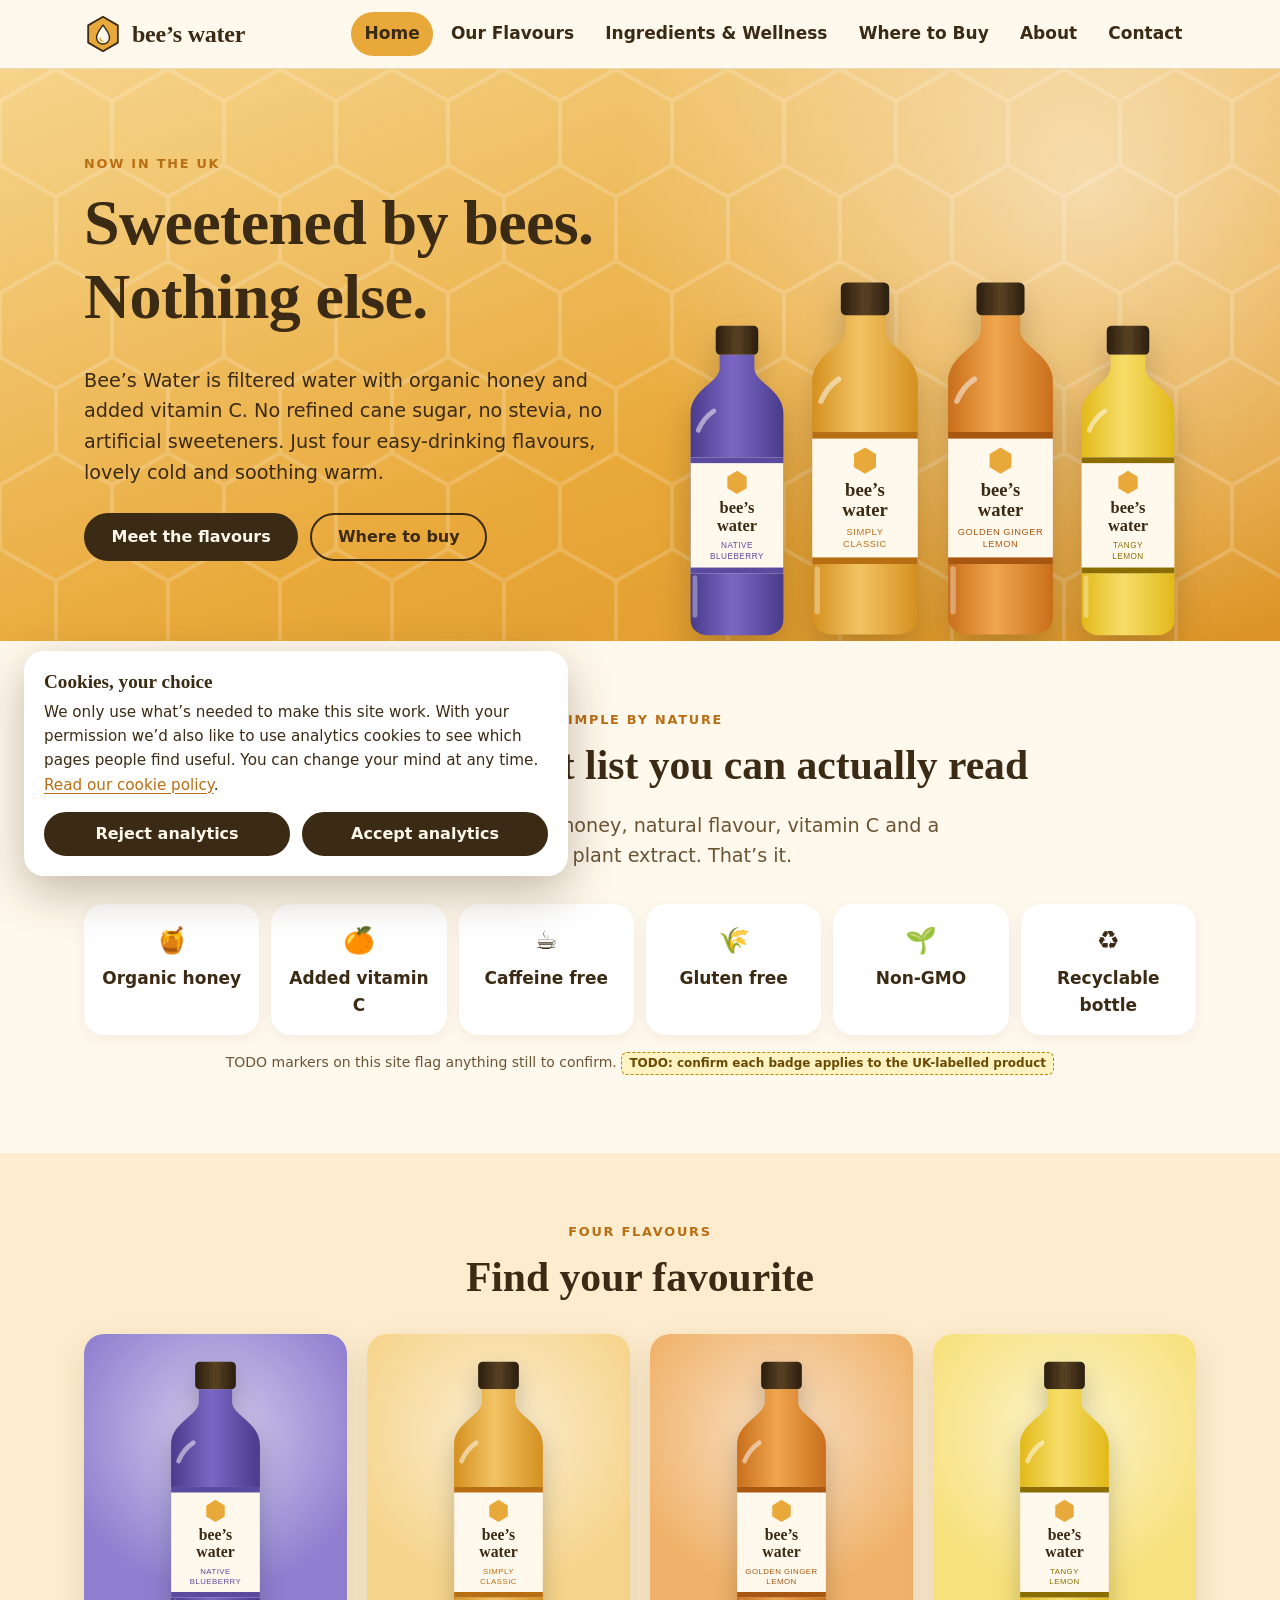
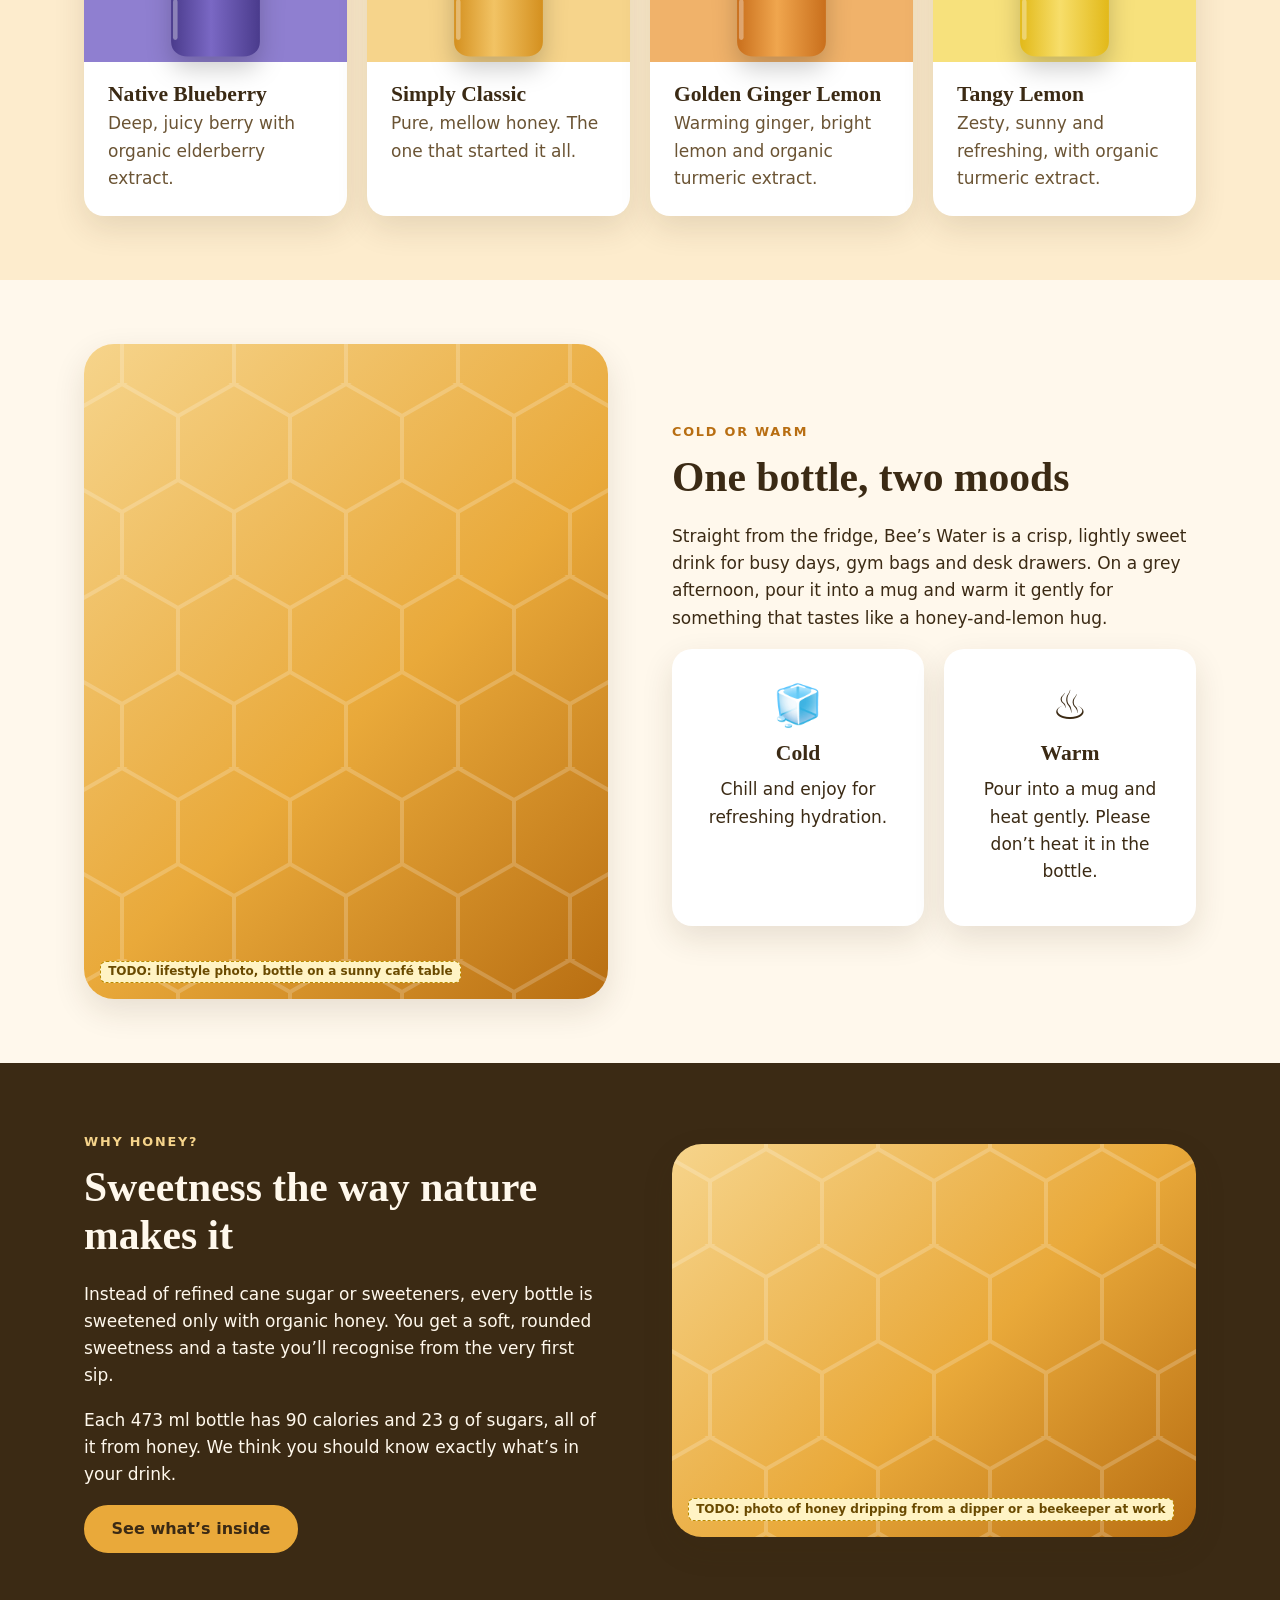
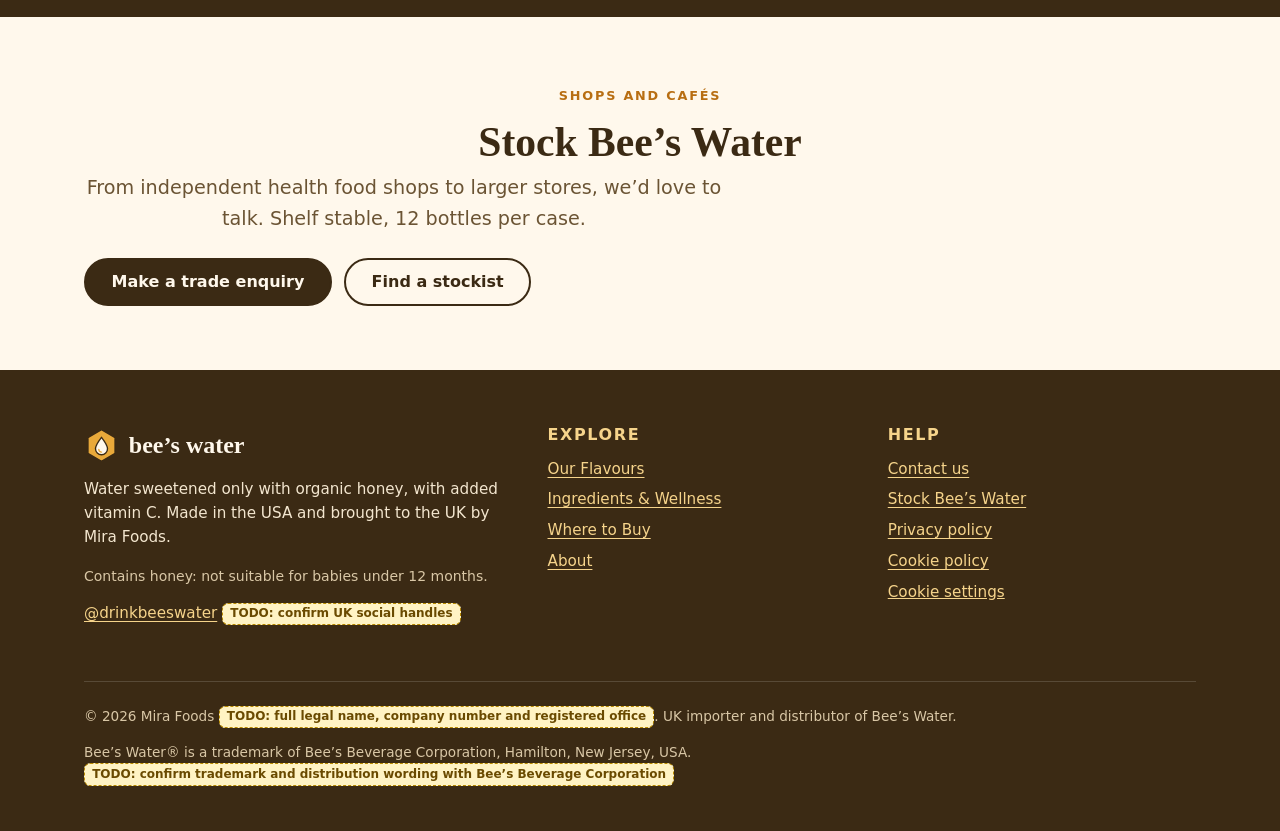
==== index.html @ 039cec04 "Add Home, Our Flavours and Ingredients pages Co-Authored-By: Claude Opus 5.5 (1M context) <noreply@a" ====
<!doctype html>
<html lang="en-GB">
<head>
  <meta charset="utf-8">
  <meta name="viewport" content="width=device-width, initial-scale=1">
  <title>Bee’s Water | Honey-sweetened water with vitamin C</title>
  <meta name="description" content="Bee’s Water is filtered water sweetened only with organic honey, with added vitamin C. Four flavours, enjoyed cold or warm. Now in the UK.">
  <meta name="theme-color" content="#e9a93a">
  <link rel="icon" href="images/favicon.svg" type="image/svg+xml">
  <link rel="stylesheet" href="css/styles.css">
  <!-- TODO: add og:image and canonical URL once the domain is confirmed -->
</head>
<body>
  <a class="skip-link" href="#main">Skip to content</a>

  <header class="site-header">
    <div class="wrap">
      <a class="brand" href="index.html" aria-label="Bee’s Water home">
        <img src="images/logo-mark.svg" alt="" width="40" height="40">
        <span>bee’s water</span>
      </a>
      <!-- TODO: swap the placeholder mark for the official Bee’s Water logo files from Bee’s Beverage Corporation -->
      <button class="nav-toggle" type="button" aria-expanded="false" aria-controls="site-nav">
        <span class="nav-toggle-bars" aria-hidden="true"></span>Menu
      </button>
      <nav id="site-nav" class="site-nav" aria-label="Main">
        <ul>
          <li><a href="index.html" aria-current="page">Home</a></li>
          <li><a href="flavours.html">Our Flavours</a></li>
          <li><a href="ingredients.html">Ingredients &amp; Wellness</a></li>
          <li><a href="where-to-buy.html">Where to Buy</a></li>
          <li><a href="about.html">About</a></li>
          <li><a href="contact.html">Contact</a></li>
        </ul>
      </nav>
    </div>
  </header>

  <main id="main">
    <section class="hero">
      <div class="wrap">
        <div class="hero-copy">
          <span class="eyebrow">Now in the UK</span>
          <h1>Sweetened by bees. Nothing else.</h1>
          <p class="lede">Bee’s Water is filtered water with organic honey and added vitamin C. No refined cane sugar, no stevia, no artificial sweeteners. Just four easy-drinking flavours, lovely cold and soothing warm.</p>
          <div class="btn-row">
            <a class="btn" href="flavours.html">Meet the flavours</a>
            <a class="btn btn--ghost" href="where-to-buy.html">Where to buy</a>
          </div>
        </div>
        <div class="hero-bottles" aria-hidden="true">
          <img src="images/bottle-blueberry.svg" alt="" width="120" height="330">
          <img src="images/bottle-classic.svg" alt="" width="120" height="330">
          <img src="images/bottle-ginger-lemon.svg" alt="" width="120" height="330">
          <img src="images/bottle-lemon.svg" alt="" width="120" height="330">
        </div>
        <!-- TODO: replace the illustrated bottles with a large hero photograph of the four bottles (approx. 1600 x 1200 px, WebP/JPEG) -->
      </div>
    </section>

    <section class="section">
      <div class="wrap center">
        <span class="eyebrow">Simple by nature</span>
        <h2>A short ingredient list you can actually read</h2>
        <p class="lede">Filtered water, organic honey, natural flavour, vitamin C and a touch of plant extract. That’s it.</p>
        <ul class="badges">
          <li><span aria-hidden="true">🍯</span>Organic honey</li>
          <li><span aria-hidden="true">🍊</span>Added vitamin C</li>
          <li><span aria-hidden="true">☕</span>Caffeine free</li>
          <li><span aria-hidden="true">🌾</span>Gluten free</li>
          <li><span aria-hidden="true">🌱</span>Non-GMO</li>
          <li><span aria-hidden="true">♻️</span>Recyclable bottle</li>
        </ul>
        <p class="small" style="margin-top:1rem">TODO markers on this site flag anything still to confirm. <span class="todo">TODO: confirm each badge applies to the UK-labelled product</span></p>
      </div>
    </section>

    <section class="section section--cream2">
      <div class="wrap">
        <div class="center">
          <span class="eyebrow">Four flavours</span>
          <h2>Find your favourite</h2>
        </div>
        <div class="grid grid--4" style="margin-top:2rem">
          <a class="flavour-card c-blueberry" href="flavours.html#native-blueberry">
            <div class="flavour-card__art"><img src="images/bottle-blueberry.svg" alt="" width="120" height="330"></div>
            <div class="flavour-card__body"><h3>Native Blueberry</h3><p>Deep, juicy berry with organic elderberry extract.</p></div>
          </a>
          <a class="flavour-card c-classic" href="flavours.html#simply-classic">
            <div class="flavour-card__art"><img src="images/bottle-classic.svg" alt="" width="120" height="330"></div>
            <div class="flavour-card__body"><h3>Simply Classic</h3><p>Pure, mellow honey. The one that started it all.</p></div>
          </a>
          <a class="flavour-card c-ginger" href="flavours.html#golden-ginger-lemon">
            <div class="flavour-card__art"><img src="images/bottle-ginger-lemon.svg" alt="" width="120" height="330"></div>
            <div class="flavour-card__body"><h3>Golden Ginger Lemon</h3><p>Warming ginger, bright lemon and organic turmeric extract.</p></div>
          </a>
          <a class="flavour-card c-lemon" href="flavours.html#tangy-lemon">
            <div class="flavour-card__art"><img src="images/bottle-lemon.svg" alt="" width="120" height="330"></div>
            <div class="flavour-card__body"><h3>Tangy Lemon</h3><p>Zesty, sunny and refreshing, with organic turmeric extract.</p></div>
          </a>
        </div>
      </div>
    </section>

    <section class="section">
      <div class="wrap split">
        <div class="photo photo--tall">
          <span class="todo">TODO: lifestyle photo, bottle on a sunny café table</span>
        </div>
        <div>
          <span class="eyebrow">Cold or warm</span>
          <h2>One bottle, two moods</h2>
          <p>Straight from the fridge, Bee’s Water is a crisp, lightly sweet drink for busy days, gym bags and desk drawers. On a grey afternoon, pour it into a mug and warm it gently for something that tastes like a honey-and-lemon hug.</p>
          <div class="serve">
            <div class="card"><span aria-hidden="true">🧊</span><h3>Cold</h3><p>Chill and enjoy for refreshing hydration.</p></div>
            <div class="card"><span aria-hidden="true">♨️</span><h3>Warm</h3><p>Pour into a mug and heat gently. Please don’t heat it in the bottle.</p></div>
          </div>
        </div>
      </div>
    </section>

    <section class="section section--ink">
      <div class="wrap split split--flip">
        <div class="photo">
          <span class="todo">TODO: photo of honey dripping from a dipper or a beekeeper at work</span>
        </div>
        <div>
          <span class="eyebrow" style="color:var(--honey-light)">Why honey?</span>
          <h2>Sweetness the way nature makes it</h2>
          <p>Instead of refined cane sugar or sweeteners, every bottle is sweetened only with organic honey. You get a soft, rounded sweetness and a taste you’ll recognise from the very first sip.</p>
          <p>Each 473&nbsp;ml bottle has 90 calories and 23&nbsp;g of sugars, all of it from honey. We think you should know exactly what’s in your drink.</p>
          <a class="btn btn--honey" href="ingredients.html">See what’s inside</a>
        </div>
      </div>
    </section>

    <section class="section">
      <div class="wrap cta-band">
        <span class="eyebrow">Shops and cafés</span>
        <h2>Stock Bee’s Water</h2>
        <p class="lede">From independent health food shops to larger stores, we’d love to talk. Shelf stable, 12 bottles per case.</p>
        <div class="btn-row">
          <a class="btn" href="contact.html?topic=trade">Make a trade enquiry</a>
          <a class="btn btn--ghost" href="where-to-buy.html">Find a stockist</a>
        </div>
      </div>
    </section>
  </main>

  <footer class="site-footer">
    <div class="wrap">
      <div class="footer-grid">
        <div>
          <p class="footer-brand"><img src="images/logo-mark.svg" alt="" width="36" height="36">bee’s water</p>
          <p>Water sweetened only with organic honey, with added vitamin C. Made in the USA and brought to the UK by Mira Foods.</p>
          <p class="small" style="color:#d9c7a6">Contains honey: not suitable for babies under 12 months.</p>
          <p><a href="https://www.instagram.com/drinkbeeswater" rel="noopener">@drinkbeeswater</a> <span class="todo">TODO: confirm UK social handles</span></p>
        </div>
        <div>
          <h2>Explore</h2>
          <ul>
            <li><a href="flavours.html">Our Flavours</a></li>
            <li><a href="ingredients.html">Ingredients &amp; Wellness</a></li>
            <li><a href="where-to-buy.html">Where to Buy</a></li>
            <li><a href="about.html">About</a></li>
          </ul>
        </div>
        <div>
          <h2>Help</h2>
          <ul>
            <li><a href="contact.html">Contact us</a></li>
            <li><a href="where-to-buy.html#trade">Stock Bee’s Water</a></li>
            <li><a href="privacy.html">Privacy policy</a></li>
            <li><a href="cookies.html">Cookie policy</a></li>
            <li><button class="link-button" type="button" data-cookie-settings>Cookie settings</button></li>
          </ul>
        </div>
      </div>
      <div class="footer-legal">
        <p>© <span data-year>2026</span> Mira Foods <span class="todo">TODO: full legal name, company number and registered office</span>. UK importer and distributor of Bee’s Water.</p>
        <p>Bee’s Water® is a trademark of Bee’s Beverage Corporation, Hamilton, New Jersey, USA. <span class="todo">TODO: confirm trademark and distribution wording with Bee’s Beverage Corporation</span></p>
      </div>
    </div>
  </footer>

  <div id="cookie-banner" class="cookie-banner" role="region" aria-label="Cookie consent" hidden>
    <h2>Cookies, your choice</h2>
    <p>We only use what’s needed to make this site work. With your permission we’d also like to use analytics cookies to see which pages people find useful. You can change your mind at any time. <a href="cookies.html">Read our cookie policy</a>.</p>
    <div class="btn-row">
      <button class="btn" type="button" data-consent="reject">Reject analytics</button>
      <button class="btn" type="button" data-consent="accept">Accept analytics</button>
    </div>
  </div>

  <script src="js/main.js" defer></script>
</body>
</html>
---- css/styles.css ----
/* Bee's Water UK — shared styles
   Mobile-first. Breakpoints: 40em (640px), 60em (960px). */

:root {
  --honey: #e9a93a;
  --honey-light: #f6d48b;
  --honey-deep: #b86e12;
  --cream: #fff8ec;
  --cream-2: #fdeccd;
  --ink: #3b2a14;
  --ink-soft: #6b5434;
  --white: #ffffff;
  --line: #ecd9b6;

  --blueberry: #5b4b9e;
  --classic: #e9a93a;
  --ginger: #d9822b;
  --lemon: #f2cf3b;

  --radius: 1.25rem;
  --radius-pill: 999px;
  --shadow: 0 0.75rem 2rem rgba(59, 42, 20, 0.12);
  --wrap: 72rem;

  --font-head: "Iowan Old Style", "Palatino Linotype", Palatino, Georgia, serif;
  --font-body: system-ui, -apple-system, "Segoe UI", Roboto, "Helvetica Neue", Arial, sans-serif;
}

*,
*::before,
*::after { box-sizing: border-box; }

html { scroll-behavior: smooth; -webkit-text-size-adjust: 100%; }
@media (prefers-reduced-motion: reduce) {
  html { scroll-behavior: auto; }
  *, *::before, *::after { transition: none !important; animation: none !important; }
}

body {
  margin: 0;
  font-family: var(--font-body);
  font-size: 1.0625rem;
  line-height: 1.6;
  color: var(--ink);
  background: var(--cream);
}

img, svg { max-width: 100%; height: auto; display: block; }

h1, h2, h3 {
  font-family: var(--font-head);
  line-height: 1.15;
  margin: 0 0 0.5em;
  color: var(--ink);
}
h1 { font-size: clamp(2.25rem, 7vw, 4rem); letter-spacing: -0.01em; }
h2 { font-size: clamp(1.75rem, 4.5vw, 2.6rem); }
h3 { font-size: 1.35rem; }
p { margin: 0 0 1em; }

a { color: var(--honey-deep); text-underline-offset: 0.2em; }
a:hover { color: var(--ink); }
:focus-visible { outline: 3px solid var(--blueberry); outline-offset: 3px; border-radius: 4px; }

.wrap { width: 100%; max-width: var(--wrap); margin: 0 auto; padding: 0 1.25rem; }
.section { padding: 4rem 0; }
.section--cream2 { background: var(--cream-2); }
.section--honey { background: var(--honey); }
.section--ink { background: var(--ink); color: var(--cream); }
.section--ink h2, .section--ink h3 { color: var(--cream); }
.center { text-align: center; }
.lede { font-size: 1.2rem; color: var(--ink-soft); max-width: 40rem; }
.center .lede { margin-left: auto; margin-right: auto; }
.eyebrow {
  display: inline-block;
  font-size: 0.8rem;
  font-weight: 700;
  letter-spacing: 0.14em;
  text-transform: uppercase;
  color: var(--honey-deep);
  margin-bottom: 0.75rem;
}
.small { font-size: 0.875rem; color: var(--ink-soft); }

.skip-link {
  position: absolute; left: -999px; top: 0.5rem;
  background: var(--ink); color: var(--cream); padding: 0.5rem 1rem; z-index: 100;
  border-radius: var(--radius-pill);
}
.skip-link:focus { left: 0.5rem; }

/* TODO marker: visible flag for anything awaiting Naren's input. Search the code for "TODO". */
.todo {
  display: inline-block;
  font: 600 0.75rem/1.3 var(--font-body);
  background: #fff3c4;
  color: #6a4a00;
  border: 1px dashed #b88a00;
  border-radius: 0.4rem;
  padding: 0.15rem 0.45rem;
  vertical-align: middle;
}
.todo-block {
  border: 2px dashed #b88a00;
  background: #fffbea;
  border-radius: var(--radius);
  padding: 1rem 1.25rem;
  margin: 1.5rem 0;
}

/* Buttons */
.btn {
  display: inline-flex; align-items: center; justify-content: center; gap: 0.5rem;
  min-height: 3rem;
  padding: 0.75rem 1.6rem;
  border-radius: var(--radius-pill);
  border: 2px solid var(--ink);
  background: var(--ink);
  color: var(--cream);
  font: 600 1rem/1 var(--font-body);
  text-decoration: none;
  cursor: pointer;
  transition: transform 0.15s ease, background 0.15s ease, color 0.15s ease;
}
.btn:hover { transform: translateY(-2px); background: var(--honey-deep); border-color: var(--honey-deep); color: var(--white); }
.btn--ghost { background: transparent; color: var(--ink); }
.btn--ghost:hover { background: var(--ink); border-color: var(--ink); color: var(--cream); }
.btn--honey { background: var(--honey); border-color: var(--honey); color: var(--ink); }
.btn--honey:hover { background: var(--cream); border-color: var(--cream); color: var(--ink); }
.btn-row { display: flex; flex-wrap: wrap; gap: 0.75rem; margin-top: 1.5rem; }
.center .btn-row { justify-content: center; }

/* Header */
.site-header {
  position: sticky; top: 0; z-index: 50;
  background: rgba(255, 248, 236, 0.95);
  backdrop-filter: blur(8px);
  border-bottom: 1px solid var(--line);
}
.site-header .wrap { display: flex; align-items: center; justify-content: space-between; min-height: 4.25rem; }
.brand { display: flex; align-items: center; gap: 0.6rem; text-decoration: none; color: var(--ink); }
.brand img { width: 2.4rem; height: 2.4rem; }
.brand span { font-family: var(--font-head); font-size: 1.5rem; font-weight: 700; letter-spacing: -0.01em; }

.nav-toggle {
  display: inline-flex; align-items: center; gap: 0.5rem;
  background: none; border: 2px solid var(--ink); border-radius: var(--radius-pill);
  padding: 0.45rem 1rem; font: 600 0.95rem var(--font-body); color: var(--ink); cursor: pointer;
}
.nav-toggle-bars, .nav-toggle-bars::before, .nav-toggle-bars::after {
  display: block; width: 1.1rem; height: 2px; background: var(--ink); position: relative; content: "";
}
.nav-toggle-bars::before { position: absolute; top: -6px; }
.nav-toggle-bars::after { position: absolute; top: 6px; }

.site-nav { display: none; }
.site-nav.is-open {
  display: block; position: absolute; left: 0; right: 0; top: 100%;
  background: var(--cream); border-bottom: 1px solid var(--line); box-shadow: var(--shadow);
}
.site-nav ul { list-style: none; margin: 0; padding: 0.5rem 1.25rem 1.25rem; }
.site-nav a {
  display: block; padding: 0.8rem 0; text-decoration: none; color: var(--ink); font-weight: 600;
  border-bottom: 1px solid var(--line);
}
.site-nav a[aria-current="page"] { color: var(--honey-deep); }

@media (min-width: 60em) {
  .nav-toggle { display: none; }
  .site-nav, .site-nav.is-open { display: block; position: static; background: none; border: 0; box-shadow: none; }
  .site-nav ul { display: flex; gap: 0.25rem; padding: 0; }
  .site-nav a { border: 0; padding: 0.5rem 0.85rem; border-radius: var(--radius-pill); }
  .site-nav a:hover { background: var(--cream-2); }
  .site-nav a[aria-current="page"] { background: var(--honey); color: var(--ink); }
}

/* Hero */
.hero {
  position: relative; overflow: hidden;
  background:
    radial-gradient(circle at 85% 20%, rgba(255, 255, 255, 0.55), transparent 40%),
    linear-gradient(160deg, var(--honey-light) 0%, var(--honey) 60%, #dc9426 100%);
  padding: 3rem 0 0;
}
.hero::before {
  /* honeycomb texture */
  content: ""; position: absolute; inset: 0; opacity: 0.18; pointer-events: none;
  background-image: url("../images/honeycomb.svg");
  background-size: 7rem auto;
}
.hero .wrap { position: relative; display: grid; gap: 2rem; }
.hero h1 { color: var(--ink); }
.hero .lede { color: var(--ink); }
.hero-bottles { display: flex; justify-content: center; align-items: flex-end; gap: 0.25rem; margin-top: 1rem; }
.hero-bottles img { width: 22%; max-width: 8.5rem; filter: drop-shadow(0 1rem 1rem rgba(59, 42, 20, 0.25)); }
.hero-bottles img:nth-child(2), .hero-bottles img:nth-child(3) { width: 25%; max-width: 9.5rem; }
@media (min-width: 60em) {
  .hero { padding: 5rem 0 0; }
  .hero .wrap { grid-template-columns: 1.05fr 1fr; align-items: end; }
  .hero-copy { padding-bottom: 5rem; }
}

.page-hero {
  background: linear-gradient(160deg, var(--honey-light), var(--honey));
  padding: 3.5rem 0 3rem;
  position: relative; overflow: hidden;
}
.page-hero::before {
  content: ""; position: absolute; inset: 0; opacity: 0.15; pointer-events: none;
  background-image: url("../images/honeycomb.svg"); background-size: 7rem auto;
}
.page-hero .wrap { position: relative; }
.page-hero .lede { color: var(--ink); }

/* Feature badges */
.badges { display: grid; grid-template-columns: repeat(2, 1fr); gap: 0.75rem; list-style: none; padding: 0; margin: 2rem 0 0; }
.badges li {
  background: var(--white); border-radius: var(--radius); padding: 1rem; text-align: center;
  font-weight: 600; box-shadow: 0 0.25rem 1rem rgba(59, 42, 20, 0.06);
}
.badges li span { display: block; font-size: 1.6rem; margin-bottom: 0.25rem; }
@media (min-width: 40em) { .badges { grid-template-columns: repeat(3, 1fr); } }
@media (min-width: 60em) { .badges { grid-template-columns: repeat(6, 1fr); } }

/* Cards and grids */
.grid { display: grid; gap: 1.25rem; }
@media (min-width: 40em) { .grid--2 { grid-template-columns: repeat(2, 1fr); } }
@media (min-width: 60em) {
  .grid--3 { grid-template-columns: repeat(3, 1fr); }
  .grid--4 { grid-template-columns: repeat(4, 1fr); }
}
@media (min-width: 40em) and (max-width: 59.99em) {
  .grid--3, .grid--4 { grid-template-columns: repeat(2, 1fr); }
}
.card {
  background: var(--white); border-radius: var(--radius); padding: 1.5rem;
  box-shadow: var(--shadow);
}
.card h3 { margin-top: 0.25rem; }

.flavour-card {
  --c: var(--honey);
  display: flex; flex-direction: column;
  background: var(--white); border-radius: var(--radius); overflow: hidden; box-shadow: var(--shadow);
  text-decoration: none; color: var(--ink);
  transition: transform 0.2s ease;
}
a.flavour-card:hover { transform: translateY(-4px); color: var(--ink); }
.flavour-card__art {
  background: radial-gradient(circle at 50% 30%, rgba(255, 255, 255, 0.6), transparent 60%), var(--c);
  padding: 1.5rem 0 0; display: flex; justify-content: center;
}
.flavour-card__art img { width: 42%; max-width: 8rem; filter: drop-shadow(0 0.75rem 0.75rem rgba(0, 0, 0, 0.2)); }
.flavour-card__body { padding: 1.25rem 1.5rem 1.5rem; }
.flavour-card__body h3 { margin-bottom: 0.25rem; }
.flavour-card__body p { margin: 0; color: var(--ink-soft); }
.c-blueberry { --c: #8f7fd0; }
.c-classic { --c: var(--honey-light); }
.c-ginger { --c: #f0b26a; }
.c-lemon { --c: #f7e17c; }

/* Split / media blocks */
.split { display: grid; gap: 2rem; align-items: center; }
@media (min-width: 60em) {
  .split { grid-template-columns: 1fr 1fr; gap: 4rem; }
  .split--flip > :first-child { order: 2; }
}

.photo {
  position: relative; border-radius: calc(var(--radius) * 1.5); overflow: hidden;
  aspect-ratio: 4 / 3; box-shadow: var(--shadow);
  background: linear-gradient(135deg, var(--honey-light), var(--honey) 55%, var(--honey-deep));
}
.photo::before {
  /* placeholder texture, hidden once a real photo is added */
  content: ""; position: absolute; inset: 0; opacity: 0.2;
  background: url("../images/honeycomb.svg") center / 7rem auto;
}
.photo:has(img)::before { display: none; }
.photo--tall { aspect-ratio: 4 / 5; }
.photo--wide { aspect-ratio: 16 / 9; }
.photo img { width: 100%; height: 100%; object-fit: cover; }
.photo .todo { position: absolute; left: 1rem; bottom: 1rem; }

/* Serve suggestions */
.serve { display: grid; gap: 1.25rem; }
@media (min-width: 40em) { .serve { grid-template-columns: 1fr 1fr; } }
.serve .card { text-align: center; }
.serve .card span { font-size: 2.5rem; display: block; }

/* Flavour detail (flavours page) */
.flavour {
  display: grid; gap: 1.5rem; padding: 3.5rem 0; border-bottom: 1px solid var(--line);
  scroll-margin-top: 5rem;
}
.flavour:last-of-type { border-bottom: 0; }
.flavour__art {
  background: radial-gradient(circle at 50% 30%, rgba(255, 255, 255, 0.6), transparent 60%), var(--c, var(--honey));
  border-radius: calc(var(--radius) * 1.5); display: flex; justify-content: center; padding: 2rem 0 0;
  min-height: 18rem; align-items: flex-end;
}
.flavour__art img { width: 38%; max-width: 11rem; filter: drop-shadow(0 1rem 1rem rgba(0, 0, 0, 0.2)); }
@media (min-width: 60em) {
  .flavour { grid-template-columns: 0.9fr 1.1fr; gap: 3.5rem; align-items: start; }
}
.tag-list { display: flex; flex-wrap: wrap; gap: 0.5rem; list-style: none; padding: 0; margin: 1rem 0; }
.tag-list li {
  background: var(--cream-2); border-radius: var(--radius-pill); padding: 0.3rem 0.85rem;
  font-size: 0.875rem; font-weight: 600;
}
.price { font-family: var(--font-head); font-size: 1.6rem; font-weight: 700; margin: 0.5rem 0 0; }

details {
  background: var(--white); border-radius: var(--radius); padding: 0.25rem 1.25rem; margin: 0.75rem 0;
  box-shadow: 0 0.25rem 1rem rgba(59, 42, 20, 0.06);
}
summary { cursor: pointer; font-weight: 700; padding: 0.85rem 0; }
details[open] summary { border-bottom: 1px solid var(--line); margin-bottom: 0.75rem; }

/* Tables */
.table-wrap { overflow-x: auto; }
table { width: 100%; border-collapse: collapse; font-size: 0.95rem; margin: 0.5rem 0 1rem; }
th, td { text-align: left; padding: 0.55rem 0.5rem; border-bottom: 1px solid var(--line); vertical-align: top; }
th { font-weight: 700; }
td.num, th.num { text-align: right; white-space: nowrap; }
caption { text-align: left; font-weight: 700; padding-bottom: 0.5rem; }

/* Callouts */
.callout {
  background: var(--white); border-left: 6px solid var(--honey); border-radius: 0.75rem;
  padding: 1rem 1.25rem; margin: 1.5rem 0;
}

/* Steps / timeline */
.steps { counter-reset: step; list-style: none; padding: 0; display: grid; gap: 1rem; }
@media (min-width: 60em) { .steps { grid-template-columns: repeat(3, 1fr); } }
.steps li { counter-increment: step; background: var(--white); border-radius: var(--radius); padding: 1.5rem; box-shadow: var(--shadow); }
.steps li::before {
  content: counter(step); display: grid; place-items: center;
  width: 2.5rem; height: 2.5rem; border-radius: 50%;
  background: var(--honey); font-weight: 800; margin-bottom: 0.75rem;
}

/* Forms */
form { display: grid; gap: 1rem; }
label { font-weight: 600; display: block; margin-bottom: 0.3rem; }
input[type="text"], input[type="email"], input[type="tel"], select, textarea {
  width: 100%; font: inherit; color: var(--ink);
  padding: 0.75rem 1rem; border: 2px solid var(--line); border-radius: 0.9rem; background: var(--white);
}
input:focus, select:focus, textarea:focus { border-color: var(--honey-deep); outline: none; box-shadow: 0 0 0 3px rgba(233, 169, 58, 0.35); }
textarea { min-height: 9rem; resize: vertical; }
.check { display: flex; gap: 0.6rem; align-items: flex-start; font-weight: 400; }
.check input { margin-top: 0.35rem; width: 1.1rem; height: 1.1rem; accent-color: var(--honey-deep); flex: none; }
.form-status { font-weight: 600; }

/* Prose (legal pages) */
.prose { max-width: 46rem; }
.prose h2 { font-size: 1.6rem; margin-top: 2.25rem; }
.prose h3 { margin-top: 1.5rem; }
.prose ul { padding-left: 1.25rem; }
.prose li { margin-bottom: 0.4rem; }

/* CTA band */
.cta-band { text-align: center; }
.cta-band h2 { margin-bottom: 0.4rem; }

/* Footer */
.site-footer { background: var(--ink); color: #f3e6cf; padding: 3.5rem 0 2rem; font-size: 0.95rem; }
.site-footer a { color: var(--honey-light); }
.site-footer a:hover { color: var(--white); }
.footer-grid { display: grid; gap: 2rem; }
@media (min-width: 40em) { .footer-grid { grid-template-columns: 1.4fr 1fr 1fr; } }
.footer-brand { display: flex; align-items: center; gap: 0.6rem; font-family: var(--font-head); font-size: 1.5rem; font-weight: 700; color: var(--cream); margin-bottom: 0.75rem; }
.footer-brand img { width: 2.2rem; }
.site-footer h2 { font-size: 1rem; font-family: var(--font-body); letter-spacing: 0.1em; text-transform: uppercase; color: var(--honey-light); margin-bottom: 0.75rem; }
.site-footer ul { list-style: none; padding: 0; margin: 0; }
.site-footer li { margin-bottom: 0.4rem; }
.footer-legal { border-top: 1px solid rgba(255, 255, 255, 0.15); margin-top: 2.5rem; padding-top: 1.5rem; font-size: 0.85rem; color: #d9c7a6; }
.link-button { background: none; border: 0; padding: 0; font: inherit; color: var(--honey-light); text-decoration: underline; cursor: pointer; }

/* Cookie banner */
.cookie-banner {
  position: fixed; left: 0.75rem; right: 0.75rem; bottom: 0.75rem; z-index: 200;
  background: var(--white); color: var(--ink); border-radius: var(--radius);
  box-shadow: 0 1rem 3rem rgba(59, 42, 20, 0.3); padding: 1.25rem;
  max-width: 34rem;
}
.cookie-banner[hidden] { display: none; }
.cookie-banner h2 { font-size: 1.2rem; margin-bottom: 0.4rem; }
.cookie-banner p { font-size: 0.95rem; }
.cookie-banner .btn-row { margin-top: 0.75rem; }
.cookie-banner .btn { flex: 1 1 8rem; min-height: 2.75rem; padding: 0.6rem 1rem; }
@media (min-width: 40em) { .cookie-banner { left: 1.5rem; bottom: 1.5rem; } }
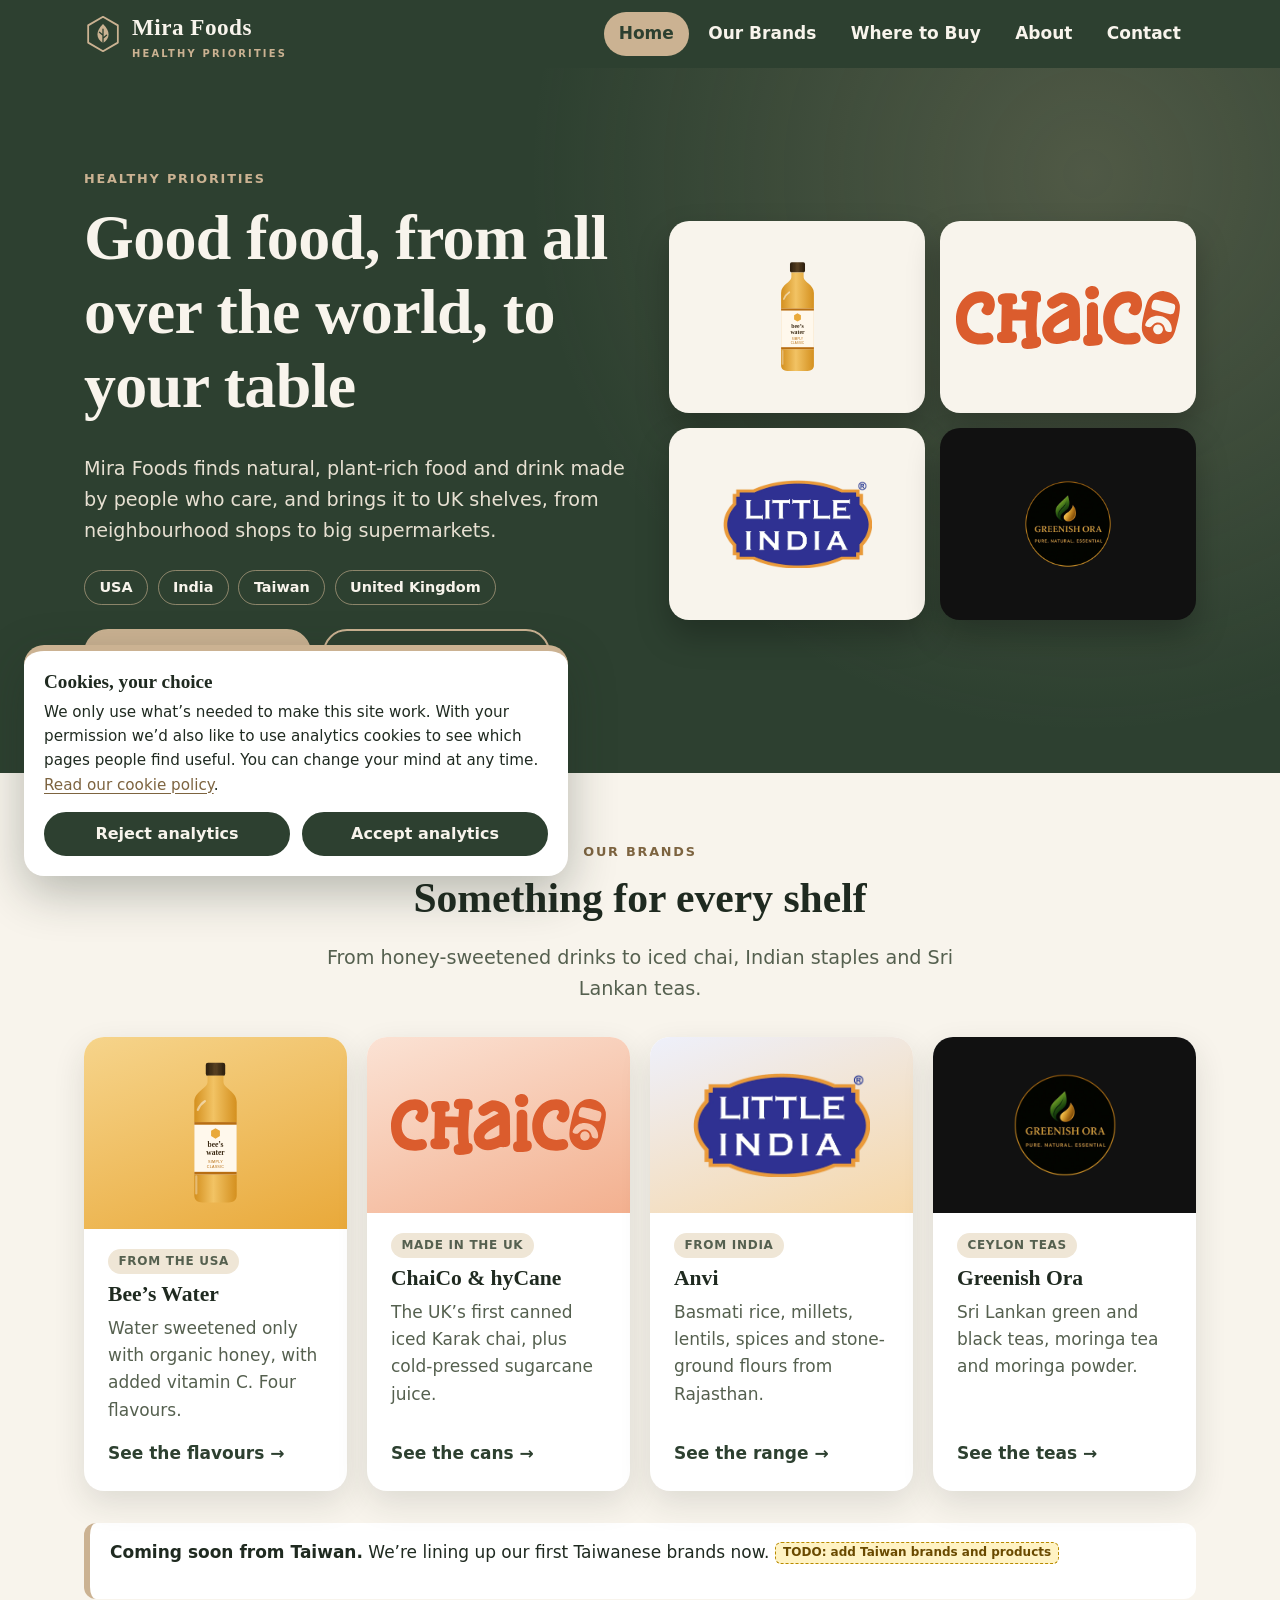
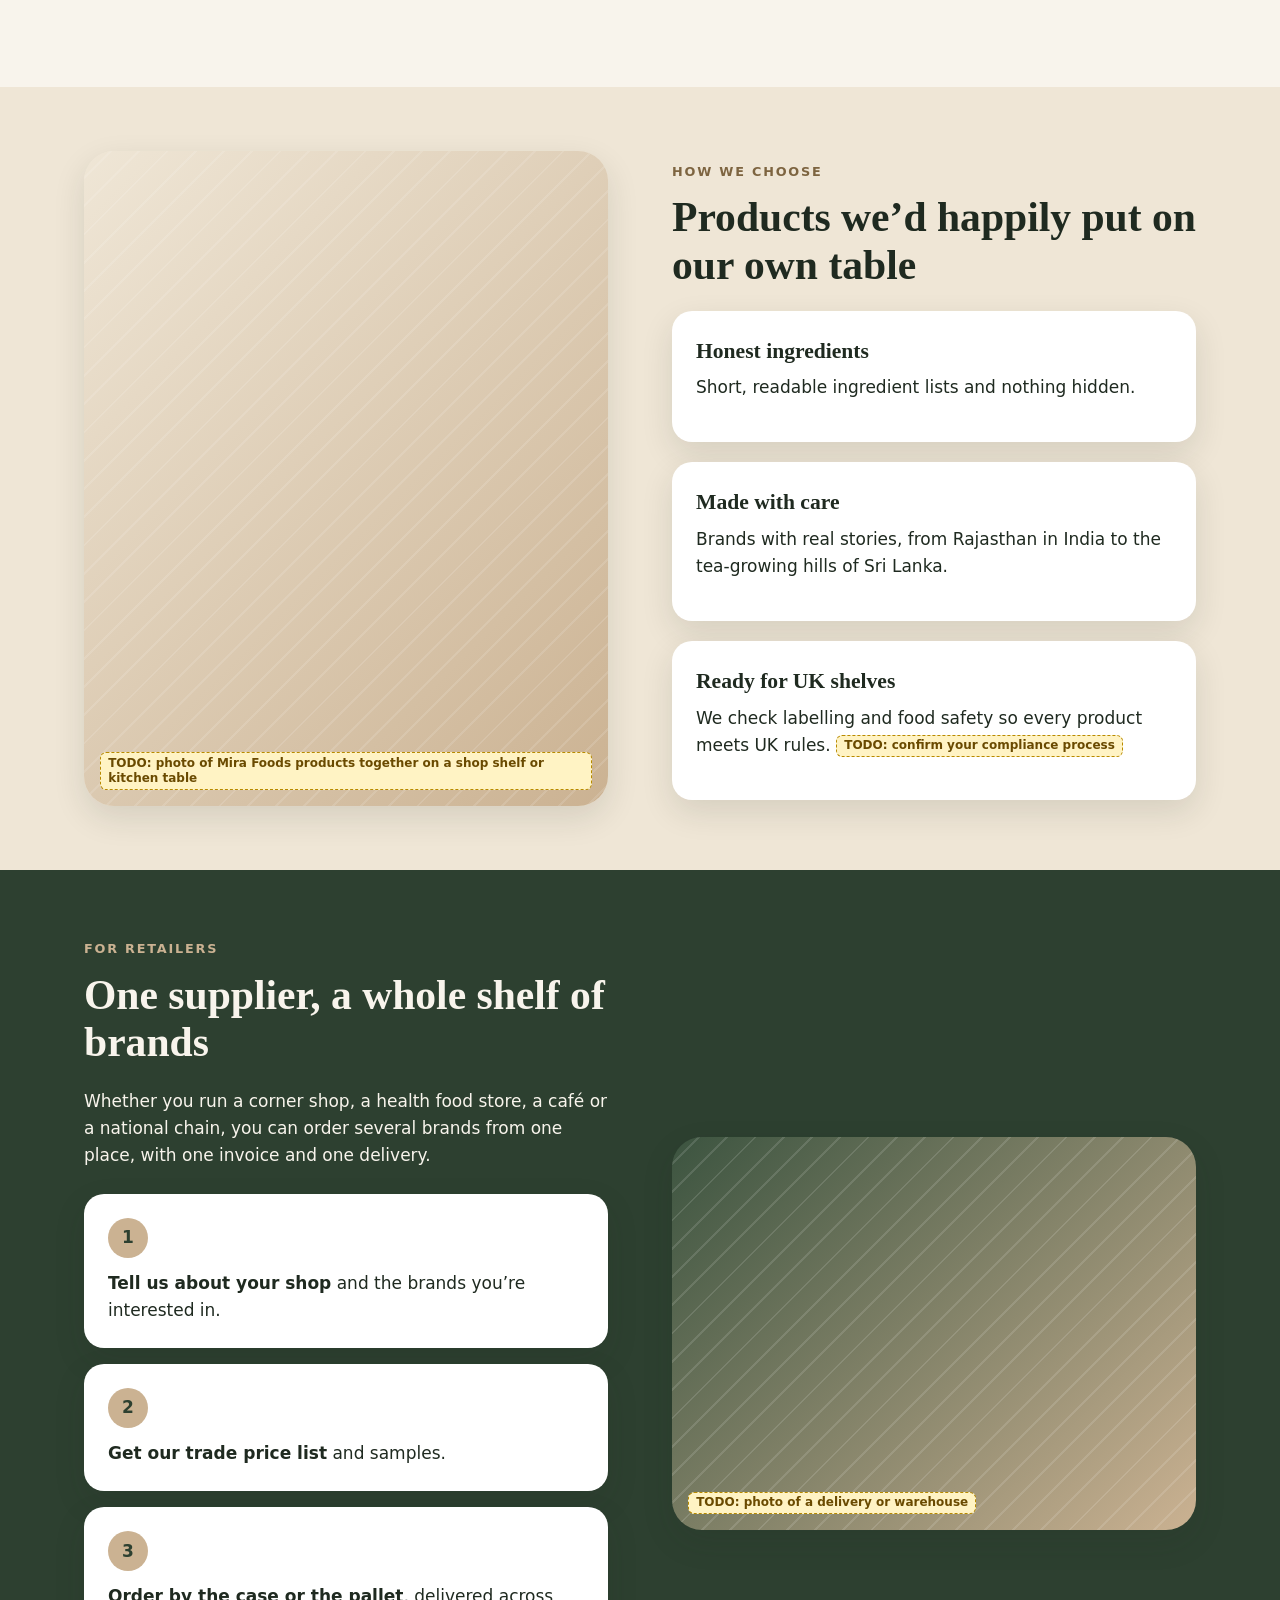
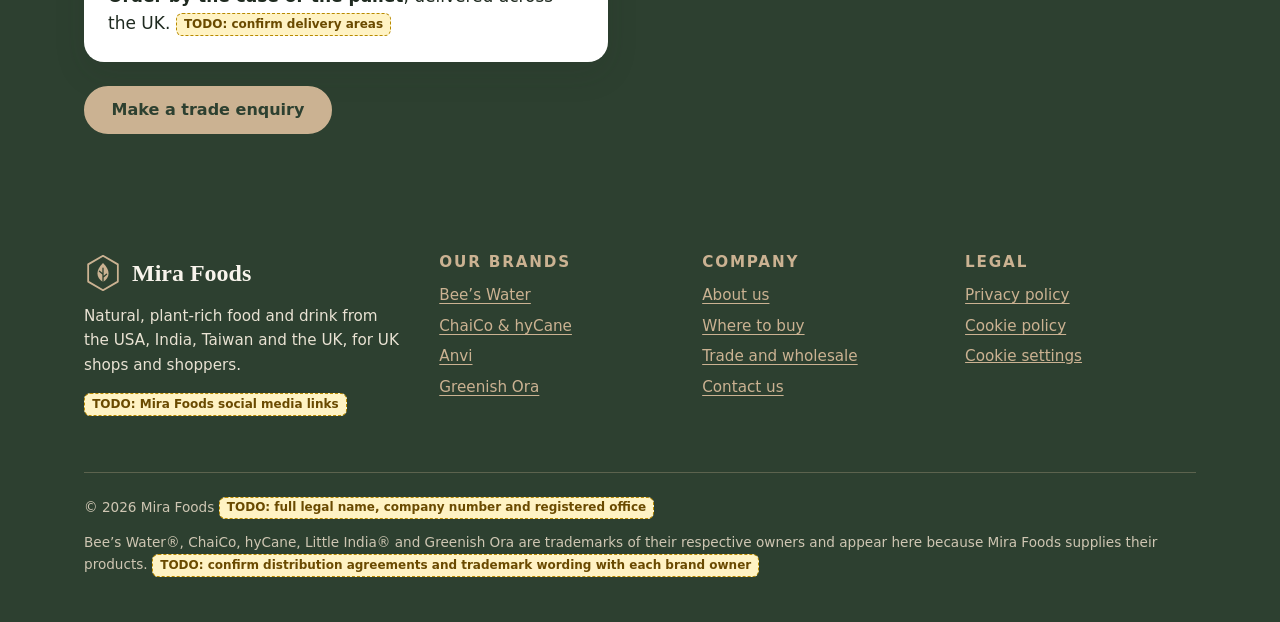
==== commit 186f6940: "Turn home page into Mira Foods home and add Our Brands page Co-Authored-By: Claude Opus 5.5 (1M cont" ====
--- a/index.html
+++ b/index.html
@@ -3,9 +3,9 @@
 <head>
   <meta charset="utf-8">
   <meta name="viewport" content="width=device-width, initial-scale=1">
-  <title>Bee’s Water | Honey-sweetened water with vitamin C</title>
-  <meta name="description" content="Bee’s Water is filtered water sweetened only with organic honey, with added vitamin C. Four flavours, enjoyed cold or warm. Now in the UK.">
-  <meta name="theme-color" content="#e9a93a">
+  <title>Mira Foods | Natural food and drink brands for the UK</title>
+  <meta name="description" content="Mira Foods brings natural, plant-rich food and drink from the USA, India, Taiwan and the UK to UK shops: Bee’s Water, ChaiCo, hyCane, Anvi and Greenish Ora.">
+  <meta name="theme-color" content="#2d4030">
   <link rel="icon" href="images/favicon.svg" type="image/svg+xml">
   <link rel="stylesheet" href="css/styles.css">
   <!-- TODO: add og:image and canonical URL once the domain is confirmed -->
@@ -15,19 +15,18 @@
 
   <header class="site-header">
     <div class="wrap">
-      <a class="brand" href="index.html" aria-label="Bee’s Water home">
-        <img src="images/logo-mark.svg" alt="" width="40" height="40">
-        <span>bee’s water</span>
+      <a class="brand" href="index.html" aria-label="Mira Foods home">
+        <img src="images/mira-mark.svg" alt="" width="40" height="40">
+        <span>Mira Foods<small>Healthy priorities</small></span>
       </a>
-      <!-- TODO: swap the placeholder mark for the official Bee’s Water logo files from Bee’s Beverage Corporation -->
+      <!-- TODO: swap the placeholder mark for the official Mira Foods logo files -->
       <button class="nav-toggle" type="button" aria-expanded="false" aria-controls="site-nav">
         <span class="nav-toggle-bars" aria-hidden="true"></span>Menu
       </button>
       <nav id="site-nav" class="site-nav" aria-label="Main">
         <ul>
           <li><a href="index.html" aria-current="page">Home</a></li>
-          <li><a href="flavours.html">Our Flavours</a></li>
-          <li><a href="ingredients.html">Ingredients &amp; Wellness</a></li>
+          <li><a href="brands.html">Our Brands</a></li>
           <li><a href="where-to-buy.html">Where to Buy</a></li>
           <li><a href="about.html">About</a></li>
           <li><a href="contact.html">Contact</a></li>
@@ -35,113 +34,113 @@
       </nav>
     </div>
   </header>
-
   <main id="main">
-    <section class="hero">
+    <section class="hero hero--mira">
       <div class="wrap">
-        <div class="hero-copy">
-          <span class="eyebrow">Now in the UK</span>
-          <h1>Sweetened by bees. Nothing else.</h1>
-          <p class="lede">Bee’s Water is filtered water with organic honey and added vitamin C. No refined cane sugar, no stevia, no artificial sweeteners. Just four easy-drinking flavours, lovely cold and soothing warm.</p>
+        <div>
+          <span class="eyebrow">Healthy priorities</span>
+          <h1>Good food, from all over the world, to your table</h1>
+          <p class="lede">Mira Foods finds natural, plant-rich food and drink made by people who care, and brings it to UK shelves, from neighbourhood shops to big supermarkets.</p>
+          <ul class="origins" aria-label="Where our products come from">
+            <li>USA</li><li>India</li><li>Taiwan</li><li>United Kingdom</li>
+          </ul>
           <div class="btn-row">
-            <a class="btn" href="flavours.html">Meet the flavours</a>
-            <a class="btn btn--ghost" href="where-to-buy.html">Where to buy</a>
+            <a class="btn btn--sand" href="brands.html">Explore our brands</a>
+            <a class="btn btn--light" href="where-to-buy.html#trade">Stock our products</a>
           </div>
         </div>
-        <div class="hero-bottles" aria-hidden="true">
-          <img src="images/bottle-blueberry.svg" alt="" width="120" height="330">
-          <img src="images/bottle-classic.svg" alt="" width="120" height="330">
-          <img src="images/bottle-ginger-lemon.svg" alt="" width="120" height="330">
-          <img src="images/bottle-lemon.svg" alt="" width="120" height="330">
-        </div>
-        <!-- TODO: replace the illustrated bottles with a large hero photograph of the four bottles (approx. 1600 x 1200 px, WebP/JPEG) -->
+        <div class="hero-logos">
+          <a href="bees-water.html" aria-label="Bee’s Water"><img src="images/bottle-classic.svg" alt="" width="120" height="330" style="max-height:7rem"></a>
+          <a href="chaico.html" aria-label="ChaiCo"><img src="images/brands/chaico.svg" alt="" width="570" height="160"></a>
+          <a href="anvi.html" aria-label="Anvi, Little India"><img src="images/brands/little-india.webp" alt="" width="746" height="438"></a>
+          <a href="greenish-ora.html" aria-label="Greenish Ora" style="background:#111"><img src="images/brands/greenish-ora.png" alt="" width="1000" height="1000"></a>
+        </div>
       </div>
     </section>
 
     <section class="section">
-      <div class="wrap center">
-        <span class="eyebrow">Simple by nature</span>
-        <h2>A short ingredient list you can actually read</h2>
-        <p class="lede">Filtered water, organic honey, natural flavour, vitamin C and a touch of plant extract. That’s it.</p>
-        <ul class="badges">
-          <li><span aria-hidden="true">🍯</span>Organic honey</li>
-          <li><span aria-hidden="true">🍊</span>Added vitamin C</li>
-          <li><span aria-hidden="true">☕</span>Caffeine free</li>
-          <li><span aria-hidden="true">🌾</span>Gluten free</li>
-          <li><span aria-hidden="true">🌱</span>Non-GMO</li>
-          <li><span aria-hidden="true">♻️</span>Recyclable bottle</li>
-        </ul>
-        <p class="small" style="margin-top:1rem">TODO markers on this site flag anything still to confirm. <span class="todo">TODO: confirm each badge applies to the UK-labelled product</span></p>
-      </div>
-    </section>
-
-    <section class="section section--cream2">
       <div class="wrap">
         <div class="center">
-          <span class="eyebrow">Four flavours</span>
-          <h2>Find your favourite</h2>
+          <span class="eyebrow">Our brands</span>
+          <h2>Something for every shelf</h2>
+          <p class="lede">From honey-sweetened drinks to iced chai, Indian staples and Sri Lankan teas.</p>
         </div>
         <div class="grid grid--4" style="margin-top:2rem">
-          <a class="flavour-card c-blueberry" href="flavours.html#native-blueberry">
-            <div class="flavour-card__art"><img src="images/bottle-blueberry.svg" alt="" width="120" height="330"></div>
-            <div class="flavour-card__body"><h3>Native Blueberry</h3><p>Deep, juicy berry with organic elderberry extract.</p></div>
-          </a>
-          <a class="flavour-card c-classic" href="flavours.html#simply-classic">
-            <div class="flavour-card__art"><img src="images/bottle-classic.svg" alt="" width="120" height="330"></div>
-            <div class="flavour-card__body"><h3>Simply Classic</h3><p>Pure, mellow honey. The one that started it all.</p></div>
-          </a>
-          <a class="flavour-card c-ginger" href="flavours.html#golden-ginger-lemon">
-            <div class="flavour-card__art"><img src="images/bottle-ginger-lemon.svg" alt="" width="120" height="330"></div>
-            <div class="flavour-card__body"><h3>Golden Ginger Lemon</h3><p>Warming ginger, bright lemon and organic turmeric extract.</p></div>
-          </a>
-          <a class="flavour-card c-lemon" href="flavours.html#tangy-lemon">
-            <div class="flavour-card__art"><img src="images/bottle-lemon.svg" alt="" width="120" height="330"></div>
-            <div class="flavour-card__body"><h3>Tangy Lemon</h3><p>Zesty, sunny and refreshing, with organic turmeric extract.</p></div>
-          </a>
-        </div>
-      </div>
-    </section>
-
-    <section class="section">
+          <a class="brand-card c-bees-bg" href="bees-water.html">
+            <div class="brand-card__logo"><img src="images/bottle-classic.svg" alt="" width="120" height="330" style="max-height:9rem"></div>
+            <div class="brand-card__body">
+              <span class="pill">From the USA</span>
+              <h3>Bee’s Water</h3>
+              <p>Water sweetened only with organic honey, with added vitamin C. Four flavours.</p>
+              <span class="brand-card__more">See the flavours →</span>
+            </div>
+          </a>
+          <a class="brand-card c-chaico-bg" href="chaico.html">
+            <div class="brand-card__logo"><img src="images/brands/chaico.svg" alt="" width="570" height="160"></div>
+            <div class="brand-card__body">
+              <span class="pill">Made in the UK</span>
+              <h3>ChaiCo &amp; hyCane</h3>
+              <p>The UK’s first canned iced Karak chai, plus cold-pressed sugarcane juice.</p>
+              <span class="brand-card__more">See the cans →</span>
+            </div>
+          </a>
+          <a class="brand-card c-anvi-bg" href="anvi.html">
+            <div class="brand-card__logo"><img src="images/brands/little-india.webp" alt="" width="746" height="438"></div>
+            <div class="brand-card__body">
+              <span class="pill">From India</span>
+              <h3>Anvi</h3>
+              <p>Basmati rice, millets, lentils, spices and stone-ground flours from Rajasthan.</p>
+              <span class="brand-card__more">See the range →</span>
+            </div>
+          </a>
+          <a class="brand-card c-ora-bg" href="greenish-ora.html">
+            <div class="brand-card__logo"><img src="images/brands/greenish-ora.png" alt="" width="1000" height="1000"></div>
+            <div class="brand-card__body">
+              <span class="pill">Ceylon teas</span>
+              <h3>Greenish Ora</h3>
+              <p>Sri Lankan green and black teas, moringa tea and moringa powder.</p>
+              <span class="brand-card__more">See the teas →</span>
+            </div>
+          </a>
+        </div>
+        <div class="callout" style="margin-top:2rem">
+          <p><strong>Coming soon from Taiwan.</strong> We’re lining up our first Taiwanese brands now. <span class="todo">TODO: add Taiwan brands and products</span></p>
+        </div>
+      </div>
+    </section>
+
+    <section class="section section--cream2">
       <div class="wrap split">
         <div class="photo photo--tall">
-          <span class="todo">TODO: lifestyle photo, bottle on a sunny café table</span>
-        </div>
-        <div>
-          <span class="eyebrow">Cold or warm</span>
-          <h2>One bottle, two moods</h2>
-          <p>Straight from the fridge, Bee’s Water is a crisp, lightly sweet drink for busy days, gym bags and desk drawers. On a grey afternoon, pour it into a mug and warm it gently for something that tastes like a honey-and-lemon hug.</p>
-          <div class="serve">
-            <div class="card"><span aria-hidden="true">🧊</span><h3>Cold</h3><p>Chill and enjoy for refreshing hydration.</p></div>
-            <div class="card"><span aria-hidden="true">♨️</span><h3>Warm</h3><p>Pour into a mug and heat gently. Please don’t heat it in the bottle.</p></div>
+          <span class="todo">TODO: photo of Mira Foods products together on a shop shelf or kitchen table</span>
+        </div>
+        <div>
+          <span class="eyebrow">How we choose</span>
+          <h2>Products we’d happily put on our own table</h2>
+          <div class="grid" style="margin-top:1.25rem">
+            <div class="card"><h3>Honest ingredients</h3><p>Short, readable ingredient lists and nothing hidden.</p></div>
+            <div class="card"><h3>Made with care</h3><p>Brands with real stories, from Rajasthan in India to the tea-growing hills of Sri Lanka.</p></div>
+            <div class="card"><h3>Ready for UK shelves</h3><p>We check labelling and food safety so every product meets UK rules. <span class="todo">TODO: confirm your compliance process</span></p></div>
           </div>
         </div>
       </div>
     </section>
 
     <section class="section section--ink">
-      <div class="wrap split split--flip">
-        <div class="photo">
-          <span class="todo">TODO: photo of honey dripping from a dipper or a beekeeper at work</span>
-        </div>
-        <div>
-          <span class="eyebrow" style="color:var(--honey-light)">Why honey?</span>
-          <h2>Sweetness the way nature makes it</h2>
-          <p>Instead of refined cane sugar or sweeteners, every bottle is sweetened only with organic honey. You get a soft, rounded sweetness and a taste you’ll recognise from the very first sip.</p>
-          <p>Each 473&nbsp;ml bottle has 90 calories and 23&nbsp;g of sugars, all of it from honey. We think you should know exactly what’s in your drink.</p>
-          <a class="btn btn--honey" href="ingredients.html">See what’s inside</a>
-        </div>
-      </div>
-    </section>
-
-    <section class="section">
-      <div class="wrap cta-band">
-        <span class="eyebrow">Shops and cafés</span>
-        <h2>Stock Bee’s Water</h2>
-        <p class="lede">From independent health food shops to larger stores, we’d love to talk. Shelf stable, 12 bottles per case.</p>
-        <div class="btn-row">
-          <a class="btn" href="contact.html?topic=trade">Make a trade enquiry</a>
-          <a class="btn btn--ghost" href="where-to-buy.html">Find a stockist</a>
+      <div class="wrap split">
+        <div>
+          <span class="eyebrow">For retailers</span>
+          <h2>One supplier, a whole shelf of brands</h2>
+          <p>Whether you run a corner shop, a health food store, a café or a national chain, you can order several brands from one place, with one invoice and one delivery.</p>
+          <ol class="steps" style="margin-top:1.5rem">
+            <li style="color:var(--ink)"><strong>Tell us about your shop</strong> and the brands you’re interested in.</li>
+            <li style="color:var(--ink)"><strong>Get our trade price list</strong> and samples.</li>
+            <li style="color:var(--ink)"><strong>Order by the case or the pallet</strong>, delivered across the UK. <span class="todo">TODO: confirm delivery areas</span></li>
+          </ol>
+          <div class="btn-row"><a class="btn btn--sand" href="contact.html?topic=trade">Make a trade enquiry</a></div>
+        </div>
+        <div class="photo" style="--hero-a:#3c5440;--hero-b:#cbb292">
+          <span class="todo">TODO: photo of a delivery or warehouse</span>
         </div>
       </div>
     </section>
@@ -151,25 +150,31 @@
     <div class="wrap">
       <div class="footer-grid">
         <div>
-          <p class="footer-brand"><img src="images/logo-mark.svg" alt="" width="36" height="36">bee’s water</p>
-          <p>Water sweetened only with organic honey, with added vitamin C. Made in the USA and brought to the UK by Mira Foods.</p>
-          <p class="small" style="color:#d9c7a6">Contains honey: not suitable for babies under 12 months.</p>
-          <p><a href="https://www.instagram.com/drinkbeeswater" rel="noopener">@drinkbeeswater</a> <span class="todo">TODO: confirm UK social handles</span></p>
-        </div>
-        <div>
-          <h2>Explore</h2>
+          <p class="footer-brand"><img src="images/mira-mark.svg" alt="" width="38" height="38">Mira Foods</p>
+          <p>Natural, plant-rich food and drink from the USA, India, Taiwan and the UK, for UK shops and shoppers.</p>
+          <p><span class="todo">TODO: Mira Foods social media links</span></p>
+        </div>
+        <div>
+          <h2>Our brands</h2>
           <ul>
-            <li><a href="flavours.html">Our Flavours</a></li>
-            <li><a href="ingredients.html">Ingredients &amp; Wellness</a></li>
-            <li><a href="where-to-buy.html">Where to Buy</a></li>
-            <li><a href="about.html">About</a></li>
-          </ul>
-        </div>
-        <div>
-          <h2>Help</h2>
+            <li><a href="bees-water.html">Bee’s Water</a></li>
+            <li><a href="chaico.html">ChaiCo &amp; hyCane</a></li>
+            <li><a href="anvi.html">Anvi</a></li>
+            <li><a href="greenish-ora.html">Greenish Ora</a></li>
+          </ul>
+        </div>
+        <div>
+          <h2>Company</h2>
           <ul>
+            <li><a href="about.html">About us</a></li>
+            <li><a href="where-to-buy.html">Where to buy</a></li>
+            <li><a href="where-to-buy.html#trade">Trade and wholesale</a></li>
             <li><a href="contact.html">Contact us</a></li>
-            <li><a href="where-to-buy.html#trade">Stock Bee’s Water</a></li>
+          </ul>
+        </div>
+        <div>
+          <h2>Legal</h2>
+          <ul>
             <li><a href="privacy.html">Privacy policy</a></li>
             <li><a href="cookies.html">Cookie policy</a></li>
             <li><button class="link-button" type="button" data-cookie-settings>Cookie settings</button></li>
@@ -177,8 +182,8 @@
         </div>
       </div>
       <div class="footer-legal">
-        <p>© <span data-year>2026</span> Mira Foods <span class="todo">TODO: full legal name, company number and registered office</span>. UK importer and distributor of Bee’s Water.</p>
-        <p>Bee’s Water® is a trademark of Bee’s Beverage Corporation, Hamilton, New Jersey, USA. <span class="todo">TODO: confirm trademark and distribution wording with Bee’s Beverage Corporation</span></p>
+        <p>© <span data-year>2026</span> Mira Foods <span class="todo">TODO: full legal name, company number and registered office</span></p>
+        <p>Bee’s Water®, ChaiCo, hyCane, Little India® and Greenish Ora are trademarks of their respective owners and appear here because Mira Foods supplies their products. <span class="todo">TODO: confirm distribution agreements and trademark wording with each brand owner</span></p>
       </div>
     </div>
   </footer>
--- a/css/styles.css
+++ b/css/styles.css
@@ -1,30 +1,39 @@
-/* Bee's Water UK — shared styles
-   Mobile-first. Breakpoints: 40em (640px), 60em (960px). */
+/* Mira Foods — shared styles
+   Mobile-first. Breakpoints: 40em (640px), 60em (960px).
+   Mira brand: Deep Forest Green #2D4030 and Warm Sand #CBB292 (Brand Identity v1.0).
+   Each brand page sets its own accent with a .theme-* class on <body>. */
 
 :root {
-  --honey: #e9a93a;
-  --honey-light: #f6d48b;
-  --honey-deep: #b86e12;
-  --cream: #fff8ec;
-  --cream-2: #fdeccd;
-  --ink: #3b2a14;
-  --ink-soft: #6b5434;
+  --green: #2d4030;
+  --green-2: #3c5440;
+  --sand: #cbb292;
+  --sand-light: #e8dcc6;
+  --cream: #f8f4ec;
+  --cream-2: #efe6d6;
+  --ink: #1f2a20;
+  --ink-soft: #55604f;
   --white: #ffffff;
-  --line: #ecd9b6;
-
-  --blueberry: #5b4b9e;
-  --classic: #e9a93a;
-  --ginger: #d9822b;
-  --lemon: #f2cf3b;
+  --line: #e0d4bf;
+
+  /* Brand accent (overridden per brand page) */
+  --brand: var(--sand);
+  --brand-deep: #7d6440;
+  --hero-a: var(--cream-2);
+  --hero-b: var(--sand);
 
   --radius: 1.25rem;
   --radius-pill: 999px;
-  --shadow: 0 0.75rem 2rem rgba(59, 42, 20, 0.12);
+  --shadow: 0 0.75rem 2rem rgba(31, 42, 32, 0.12);
   --wrap: 72rem;
 
   --font-head: "Iowan Old Style", "Palatino Linotype", Palatino, Georgia, serif;
   --font-body: system-ui, -apple-system, "Segoe UI", Roboto, "Helvetica Neue", Arial, sans-serif;
 }
+
+.theme-bees   { --brand: #e9a93a; --brand-deep: #9a5b0c; --hero-a: #f6d48b; --hero-b: #e9a93a; }
+.theme-chaico { --brand: #db5c2d; --brand-deep: #a63d16; --hero-a: #f8d2bf; --hero-b: #ef9a74; }
+.theme-anvi   { --brand: #2e3192; --brand-deep: #2e3192; --hero-a: #e6e7f8; --hero-b: #f2c27e; }
+.theme-ora    { --brand: #b8862b; --brand-deep: #7a5a17; --hero-a: #eef0dc; --hero-b: #c8d59a; }
 
 *,
 *::before,
@@ -58,16 +67,17 @@
 h3 { font-size: 1.35rem; }
 p { margin: 0 0 1em; }
 
-a { color: var(--honey-deep); text-underline-offset: 0.2em; }
+a { color: var(--brand-deep); text-underline-offset: 0.2em; }
 a:hover { color: var(--ink); }
-:focus-visible { outline: 3px solid var(--blueberry); outline-offset: 3px; border-radius: 4px; }
+:focus-visible { outline: 3px solid #1d5fd1; outline-offset: 3px; border-radius: 4px; }
 
 .wrap { width: 100%; max-width: var(--wrap); margin: 0 auto; padding: 0 1.25rem; }
 .section { padding: 4rem 0; }
 .section--cream2 { background: var(--cream-2); }
-.section--honey { background: var(--honey); }
-.section--ink { background: var(--ink); color: var(--cream); }
+.section--brand { background: var(--hero-a); }
+.section--ink { background: var(--green); color: var(--cream); }
 .section--ink h2, .section--ink h3 { color: var(--cream); }
+.section--ink .eyebrow { color: var(--sand); }
 .center { text-align: center; }
 .lede { font-size: 1.2rem; color: var(--ink-soft); max-width: 40rem; }
 .center .lede { margin-left: auto; margin-right: auto; }
@@ -77,14 +87,14 @@
   font-weight: 700;
   letter-spacing: 0.14em;
   text-transform: uppercase;
-  color: var(--honey-deep);
+  color: var(--brand-deep);
   margin-bottom: 0.75rem;
 }
 .small { font-size: 0.875rem; color: var(--ink-soft); }
 
 .skip-link {
   position: absolute; left: -999px; top: 0.5rem;
-  background: var(--ink); color: var(--cream); padding: 0.5rem 1rem; z-index: 100;
+  background: var(--green); color: var(--cream); padding: 0.5rem 1rem; z-index: 100;
   border-radius: var(--radius-pill);
 }
 .skip-link:focus { left: 0.5rem; }
@@ -114,41 +124,44 @@
   min-height: 3rem;
   padding: 0.75rem 1.6rem;
   border-radius: var(--radius-pill);
-  border: 2px solid var(--ink);
-  background: var(--ink);
+  border: 2px solid var(--green);
+  background: var(--green);
   color: var(--cream);
   font: 600 1rem/1 var(--font-body);
   text-decoration: none;
   cursor: pointer;
   transition: transform 0.15s ease, background 0.15s ease, color 0.15s ease;
 }
-.btn:hover { transform: translateY(-2px); background: var(--honey-deep); border-color: var(--honey-deep); color: var(--white); }
-.btn--ghost { background: transparent; color: var(--ink); }
-.btn--ghost:hover { background: var(--ink); border-color: var(--ink); color: var(--cream); }
-.btn--honey { background: var(--honey); border-color: var(--honey); color: var(--ink); }
-.btn--honey:hover { background: var(--cream); border-color: var(--cream); color: var(--ink); }
+.btn:hover { transform: translateY(-2px); background: var(--green-2); border-color: var(--green-2); color: var(--white); }
+.btn--ghost { background: transparent; color: var(--green); }
+.btn--ghost:hover { background: var(--green); border-color: var(--green); color: var(--cream); }
+.btn--sand { background: var(--sand); border-color: var(--sand); color: var(--green); }
+.btn--sand:hover { background: var(--cream); border-color: var(--cream); color: var(--green); }
+.btn--light { background: transparent; border-color: var(--sand); color: var(--cream); }
+.btn--light:hover { background: var(--sand); border-color: var(--sand); color: var(--green); }
 .btn-row { display: flex; flex-wrap: wrap; gap: 0.75rem; margin-top: 1.5rem; }
 .center .btn-row { justify-content: center; }
 
 /* Header */
 .site-header {
   position: sticky; top: 0; z-index: 50;
-  background: rgba(255, 248, 236, 0.95);
-  backdrop-filter: blur(8px);
-  border-bottom: 1px solid var(--line);
+  background: var(--green);
+  color: var(--cream);
 }
 .site-header .wrap { display: flex; align-items: center; justify-content: space-between; min-height: 4.25rem; }
-.brand { display: flex; align-items: center; gap: 0.6rem; text-decoration: none; color: var(--ink); }
+.brand { display: flex; align-items: center; gap: 0.6rem; text-decoration: none; color: var(--cream); }
+.brand:hover { color: var(--white); }
 .brand img { width: 2.4rem; height: 2.4rem; }
-.brand span { font-family: var(--font-head); font-size: 1.5rem; font-weight: 700; letter-spacing: -0.01em; }
+.brand span { font-family: var(--font-head); font-size: 1.45rem; font-weight: 700; letter-spacing: 0.02em; }
+.brand small { display: block; font: 600 0.62rem/1 var(--font-body); letter-spacing: 0.22em; color: var(--sand); text-transform: uppercase; margin-top: 0.15rem; }
 
 .nav-toggle {
   display: inline-flex; align-items: center; gap: 0.5rem;
-  background: none; border: 2px solid var(--ink); border-radius: var(--radius-pill);
-  padding: 0.45rem 1rem; font: 600 0.95rem var(--font-body); color: var(--ink); cursor: pointer;
+  background: none; border: 2px solid var(--sand); border-radius: var(--radius-pill);
+  padding: 0.45rem 1rem; font: 600 0.95rem var(--font-body); color: var(--cream); cursor: pointer;
 }
 .nav-toggle-bars, .nav-toggle-bars::before, .nav-toggle-bars::after {
-  display: block; width: 1.1rem; height: 2px; background: var(--ink); position: relative; content: "";
+  display: block; width: 1.1rem; height: 2px; background: var(--cream); position: relative; content: "";
 }
 .nav-toggle-bars::before { position: absolute; top: -6px; }
 .nav-toggle-bars::after { position: absolute; top: 6px; }
@@ -156,67 +169,101 @@
 .site-nav { display: none; }
 .site-nav.is-open {
   display: block; position: absolute; left: 0; right: 0; top: 100%;
-  background: var(--cream); border-bottom: 1px solid var(--line); box-shadow: var(--shadow);
+  background: var(--green); box-shadow: var(--shadow);
 }
 .site-nav ul { list-style: none; margin: 0; padding: 0.5rem 1.25rem 1.25rem; }
 .site-nav a {
-  display: block; padding: 0.8rem 0; text-decoration: none; color: var(--ink); font-weight: 600;
-  border-bottom: 1px solid var(--line);
-}
-.site-nav a[aria-current="page"] { color: var(--honey-deep); }
+  display: block; padding: 0.8rem 0; text-decoration: none; color: var(--cream); font-weight: 600;
+  border-bottom: 1px solid rgba(203, 178, 146, 0.25);
+}
+.site-nav a[aria-current="page"] { color: var(--sand); }
 
 @media (min-width: 60em) {
   .nav-toggle { display: none; }
-  .site-nav, .site-nav.is-open { display: block; position: static; background: none; border: 0; box-shadow: none; }
+  .site-nav, .site-nav.is-open { display: block; position: static; background: none; box-shadow: none; }
   .site-nav ul { display: flex; gap: 0.25rem; padding: 0; }
-  .site-nav a { border: 0; padding: 0.5rem 0.85rem; border-radius: var(--radius-pill); }
-  .site-nav a:hover { background: var(--cream-2); }
-  .site-nav a[aria-current="page"] { background: var(--honey); color: var(--ink); }
-}
-
-/* Hero */
+  .site-nav a { border: 0; padding: 0.5rem 0.95rem; border-radius: var(--radius-pill); }
+  .site-nav a:hover { background: var(--green-2); color: var(--white); }
+  .site-nav a[aria-current="page"] { background: var(--sand); color: var(--green); }
+}
+
+/* Brand switcher (shown on brand pages) */
+.brand-nav { background: var(--cream-2); border-bottom: 1px solid var(--line); }
+.brand-nav ul { display: flex; gap: 0.5rem; list-style: none; margin: 0; padding: 0.6rem 0; overflow-x: auto; scrollbar-width: none; }
+.brand-nav a {
+  display: block; white-space: nowrap; padding: 0.35rem 0.9rem; border-radius: var(--radius-pill);
+  text-decoration: none; font-weight: 600; font-size: 0.9rem; color: var(--ink); background: var(--white);
+}
+.brand-nav a[aria-current="page"] { background: var(--brand); color: var(--white); }
+.theme-bees .brand-nav a[aria-current="page"] { color: var(--ink); }
+
+/* Heroes */
 .hero {
   position: relative; overflow: hidden;
-  background:
-    radial-gradient(circle at 85% 20%, rgba(255, 255, 255, 0.55), transparent 40%),
-    linear-gradient(160deg, var(--honey-light) 0%, var(--honey) 60%, #dc9426 100%);
+  background: linear-gradient(160deg, var(--hero-a) 0%, var(--hero-b) 100%);
   padding: 3rem 0 0;
 }
-.hero::before {
-  /* honeycomb texture */
-  content: ""; position: absolute; inset: 0; opacity: 0.18; pointer-events: none;
-  background-image: url("../images/honeycomb.svg");
-  background-size: 7rem auto;
-}
-.hero .wrap { position: relative; display: grid; gap: 2rem; }
-.hero h1 { color: var(--ink); }
-.hero .lede { color: var(--ink); }
+.hero .wrap { position: relative; display: grid; grid-template-columns: minmax(0, 1fr); gap: 2rem; }
 .hero-bottles { display: flex; justify-content: center; align-items: flex-end; gap: 0.25rem; margin-top: 1rem; }
-.hero-bottles img { width: 22%; max-width: 8.5rem; filter: drop-shadow(0 1rem 1rem rgba(59, 42, 20, 0.25)); }
+.hero-bottles img { width: 22%; max-width: 8.5rem; filter: drop-shadow(0 1rem 1rem rgba(31, 42, 32, 0.25)); }
 .hero-bottles img:nth-child(2), .hero-bottles img:nth-child(3) { width: 25%; max-width: 9.5rem; }
 @media (min-width: 60em) {
   .hero { padding: 5rem 0 0; }
-  .hero .wrap { grid-template-columns: 1.05fr 1fr; align-items: end; }
+  .hero .wrap { grid-template-columns: minmax(0, 1.05fr) minmax(0, 1fr); align-items: end; }
   .hero-copy { padding-bottom: 5rem; }
 }
+.theme-bees .hero::before, .theme-bees .page-hero::before {
+  content: ""; position: absolute; inset: 0; opacity: 0.18; pointer-events: none;
+  background-image: url("../images/honeycomb.svg"); background-size: 7rem auto;
+}
+
+/* Mira home hero: deep green with sand detailing */
+.hero--mira {
+  background:
+    radial-gradient(circle at 85% 15%, rgba(203, 178, 146, 0.22), transparent 45%),
+    var(--green);
+  color: var(--cream);
+  padding: 4rem 0;
+}
+.hero--mira h1 { color: var(--cream); }
+.hero--mira .lede { color: #e7e0d2; }
+.hero--mira .eyebrow { color: var(--sand); }
+.hero--mira .wrap { align-items: center; }
+.hero-logos {
+  display: grid; grid-template-columns: repeat(2, 1fr); gap: 0.9rem;
+}
+.hero-logos a {
+  display: grid; place-items: center; aspect-ratio: 4 / 3; border-radius: var(--radius);
+  min-width: 0; background: var(--cream); padding: 1rem; box-shadow: 0 1rem 2rem rgba(0, 0, 0, 0.25);
+  transition: transform 0.2s ease; text-decoration: none;
+}
+.hero-logos a:hover { transform: translateY(-4px); }
+.hero-logos img { max-height: 5.5rem; width: auto; }
+@media (min-width: 60em) { .hero--mira { padding: 6rem 0; } }
 
 .page-hero {
-  background: linear-gradient(160deg, var(--honey-light), var(--honey));
+  background: linear-gradient(160deg, var(--hero-a), var(--hero-b));
   padding: 3.5rem 0 3rem;
   position: relative; overflow: hidden;
 }
-.page-hero::before {
-  content: ""; position: absolute; inset: 0; opacity: 0.15; pointer-events: none;
-  background-image: url("../images/honeycomb.svg"); background-size: 7rem auto;
-}
 .page-hero .wrap { position: relative; }
 .page-hero .lede { color: var(--ink); }
+.page-hero--logo .wrap { display: grid; gap: 1.5rem; align-items: center; }
+.page-hero__logo { width: 9rem; background: var(--white); border-radius: var(--radius); padding: 1rem; box-shadow: var(--shadow); }
+@media (min-width: 60em) { .page-hero--logo .wrap { grid-template-columns: 1fr auto; } .page-hero__logo { width: 13rem; } }
+
+/* Origins strip */
+.origins { display: flex; flex-wrap: wrap; gap: 0.6rem; list-style: none; padding: 0; margin: 1.5rem 0 0; }
+.origins li {
+  border: 1px solid rgba(203, 178, 146, 0.6); color: var(--cream); border-radius: var(--radius-pill);
+  padding: 0.3rem 0.9rem; font-size: 0.9rem; font-weight: 600;
+}
 
 /* Feature badges */
 .badges { display: grid; grid-template-columns: repeat(2, 1fr); gap: 0.75rem; list-style: none; padding: 0; margin: 2rem 0 0; }
 .badges li {
   background: var(--white); border-radius: var(--radius); padding: 1rem; text-align: center;
-  font-weight: 600; box-shadow: 0 0.25rem 1rem rgba(59, 42, 20, 0.06);
+  font-weight: 600; box-shadow: 0 0.25rem 1rem rgba(31, 42, 32, 0.06);
 }
 .badges li span { display: block; font-size: 1.6rem; margin-bottom: 0.25rem; }
 @media (min-width: 40em) { .badges { grid-template-columns: repeat(3, 1fr); } }
@@ -238,8 +285,54 @@
 }
 .card h3 { margin-top: 0.25rem; }
 
+/* Brand cards (home and brands page) */
+.brand-card {
+  --c: var(--sand);
+  display: flex; flex-direction: column; background: var(--white); border-radius: var(--radius);
+  overflow: hidden; box-shadow: var(--shadow); text-decoration: none; color: var(--ink);
+  transition: transform 0.2s ease;
+}
+a.brand-card:hover { transform: translateY(-4px); color: var(--ink); }
+.brand-card__logo {
+  display: grid; place-items: center; min-height: 11rem; padding: 1.5rem;
+  background: var(--c);
+}
+.brand-card__logo img { max-height: 6.5rem; width: auto; }
+.brand-card__body { padding: 1.25rem 1.5rem 1.5rem; display: flex; flex-direction: column; gap: 0.5rem; flex: 1; }
+.brand-card__body h3 { margin: 0; }
+.brand-card__body p { margin: 0; color: var(--ink-soft); }
+.brand-card__more { margin-top: auto; padding-top: 0.5rem; font-weight: 700; color: var(--green); }
+.c-bees-bg { --c: linear-gradient(160deg, #f6d48b, #e9a93a); }
+.c-chaico-bg { --c: linear-gradient(160deg, #fbe2d4, #f3b08f); }
+.c-anvi-bg { --c: linear-gradient(160deg, #eef0fb, #f6d7a8); }
+.c-ora-bg { --c: #111; }
+.c-coming-bg { --c: repeating-linear-gradient(135deg, var(--cream-2) 0 14px, var(--sand-light) 14px 28px); }
+.wordmark { font-family: var(--font-head); font-size: 2.2rem; font-weight: 700; color: var(--ink); }
+
+.pill {
+  display: inline-block; width: fit-content; font-size: 0.75rem; font-weight: 700; letter-spacing: 0.06em;
+  text-transform: uppercase; border-radius: var(--radius-pill); padding: 0.2rem 0.65rem;
+  background: var(--cream-2); color: var(--ink-soft);
+}
+.pill--new { background: var(--brand); color: var(--white); }
+.theme-bees .pill--new { color: var(--ink); }
+
+/* Product cards (cans, packs) */
+.product-card { display: flex; flex-direction: column; background: var(--white); border-radius: var(--radius); overflow: hidden; box-shadow: var(--shadow); }
+.product-card__img {
+  background: #1d1b19; display: flex; justify-content: center; align-items: center;
+  height: 19rem; padding: 1rem 0; overflow: hidden;
+}
+.product-card__img img { height: 100%; width: auto; max-width: none; }
+.product-card__img--light { background: var(--hero-a); }
+.product-card__body { padding: 1.25rem 1.5rem 1.5rem; display: flex; flex-direction: column; gap: 0.4rem; flex: 1; }
+.product-card__body h3 { margin: 0.25rem 0 0; }
+.product-card__body p { margin: 0; color: var(--ink-soft); }
+.product-card .price { margin-top: auto; padding-top: 0.5rem; }
+
+/* Bee's Water flavour cards */
 .flavour-card {
-  --c: var(--honey);
+  --c: var(--brand);
   display: flex; flex-direction: column;
   background: var(--white); border-radius: var(--radius); overflow: hidden; box-shadow: var(--shadow);
   text-decoration: none; color: var(--ink);
@@ -255,7 +348,7 @@
 .flavour-card__body h3 { margin-bottom: 0.25rem; }
 .flavour-card__body p { margin: 0; color: var(--ink-soft); }
 .c-blueberry { --c: #8f7fd0; }
-.c-classic { --c: var(--honey-light); }
+.c-classic { --c: #f6d48b; }
 .c-ginger { --c: #f0b26a; }
 .c-lemon { --c: #f7e17c; }
 
@@ -269,18 +362,18 @@
 .photo {
   position: relative; border-radius: calc(var(--radius) * 1.5); overflow: hidden;
   aspect-ratio: 4 / 3; box-shadow: var(--shadow);
-  background: linear-gradient(135deg, var(--honey-light), var(--honey) 55%, var(--honey-deep));
+  background: linear-gradient(135deg, var(--hero-a), var(--hero-b));
 }
 .photo::before {
   /* placeholder texture, hidden once a real photo is added */
-  content: ""; position: absolute; inset: 0; opacity: 0.2;
-  background: url("../images/honeycomb.svg") center / 7rem auto;
+  content: ""; position: absolute; inset: 0; opacity: 0.35;
+  background: repeating-linear-gradient(135deg, transparent 0 18px, rgba(255, 255, 255, 0.35) 18px 20px);
 }
 .photo:has(img)::before { display: none; }
 .photo--tall { aspect-ratio: 4 / 5; }
 .photo--wide { aspect-ratio: 16 / 9; }
 .photo img { width: 100%; height: 100%; object-fit: cover; }
-.photo .todo { position: absolute; left: 1rem; bottom: 1rem; }
+.photo .todo { position: absolute; left: 1rem; bottom: 1rem; right: 1rem; width: fit-content; }
 
 /* Serve suggestions */
 .serve { display: grid; gap: 1.25rem; }
@@ -288,14 +381,14 @@
 .serve .card { text-align: center; }
 .serve .card span { font-size: 2.5rem; display: block; }
 
-/* Flavour detail (flavours page) */
+/* Product detail rows (Bee's Water flavours) */
 .flavour {
   display: grid; gap: 1.5rem; padding: 3.5rem 0; border-bottom: 1px solid var(--line);
   scroll-margin-top: 5rem;
 }
 .flavour:last-of-type { border-bottom: 0; }
 .flavour__art {
-  background: radial-gradient(circle at 50% 30%, rgba(255, 255, 255, 0.6), transparent 60%), var(--c, var(--honey));
+  background: radial-gradient(circle at 50% 30%, rgba(255, 255, 255, 0.6), transparent 60%), var(--c, var(--brand));
   border-radius: calc(var(--radius) * 1.5); display: flex; justify-content: center; padding: 2rem 0 0;
   min-height: 18rem; align-items: flex-end;
 }
@@ -308,14 +401,17 @@
   background: var(--cream-2); border-radius: var(--radius-pill); padding: 0.3rem 0.85rem;
   font-size: 0.875rem; font-weight: 600;
 }
-.price { font-family: var(--font-head); font-size: 1.6rem; font-weight: 700; margin: 0.5rem 0 0; }
+.page-hero .tag-list li { background: rgba(255, 255, 255, 0.7); }
+.price { font-family: var(--font-head); font-size: 1.5rem; font-weight: 700; margin: 0.5rem 0 0; }
 
 details {
   background: var(--white); border-radius: var(--radius); padding: 0.25rem 1.25rem; margin: 0.75rem 0;
-  box-shadow: 0 0.25rem 1rem rgba(59, 42, 20, 0.06);
+  box-shadow: 0 0.25rem 1rem rgba(31, 42, 32, 0.06);
 }
 summary { cursor: pointer; font-weight: 700; padding: 0.85rem 0; }
 details[open] summary { border-bottom: 1px solid var(--line); margin-bottom: 0.75rem; }
+.product-card details { box-shadow: none; padding: 0; margin: 0.25rem 0 0; }
+.product-card summary { padding: 0.4rem 0; font-size: 0.95rem; }
 
 /* Tables */
 .table-wrap { overflow-x: auto; }
@@ -324,21 +420,22 @@
 th { font-weight: 700; }
 td.num, th.num { text-align: right; white-space: nowrap; }
 caption { text-align: left; font-weight: 700; padding-bottom: 0.5rem; }
+.product-card table { font-size: 0.85rem; }
 
 /* Callouts */
 .callout {
-  background: var(--white); border-left: 6px solid var(--honey); border-radius: 0.75rem;
+  background: var(--white); border-left: 6px solid var(--brand); border-radius: 0.75rem;
   padding: 1rem 1.25rem; margin: 1.5rem 0;
 }
 
-/* Steps / timeline */
+/* Steps */
 .steps { counter-reset: step; list-style: none; padding: 0; display: grid; gap: 1rem; }
-@media (min-width: 60em) { .steps { grid-template-columns: repeat(3, 1fr); } }
+@media (min-width: 60em) { .steps--row { grid-template-columns: repeat(3, 1fr); } }
 .steps li { counter-increment: step; background: var(--white); border-radius: var(--radius); padding: 1.5rem; box-shadow: var(--shadow); }
 .steps li::before {
   content: counter(step); display: grid; place-items: center;
   width: 2.5rem; height: 2.5rem; border-radius: 50%;
-  background: var(--honey); font-weight: 800; margin-bottom: 0.75rem;
+  background: var(--sand); color: var(--green); font-weight: 800; margin-bottom: 0.75rem;
 }
 
 /* Forms */
@@ -348,10 +445,10 @@
   width: 100%; font: inherit; color: var(--ink);
   padding: 0.75rem 1rem; border: 2px solid var(--line); border-radius: 0.9rem; background: var(--white);
 }
-input:focus, select:focus, textarea:focus { border-color: var(--honey-deep); outline: none; box-shadow: 0 0 0 3px rgba(233, 169, 58, 0.35); }
+input:focus, select:focus, textarea:focus { border-color: var(--green); outline: none; box-shadow: 0 0 0 3px rgba(203, 178, 146, 0.5); }
 textarea { min-height: 9rem; resize: vertical; }
 .check { display: flex; gap: 0.6rem; align-items: flex-start; font-weight: 400; }
-.check input { margin-top: 0.35rem; width: 1.1rem; height: 1.1rem; accent-color: var(--honey-deep); flex: none; }
+.check input { margin-top: 0.35rem; width: 1.1rem; height: 1.1rem; accent-color: var(--green); flex: none; }
 .form-status { font-weight: 600; }
 
 /* Prose (legal pages) */
@@ -361,30 +458,29 @@
 .prose ul { padding-left: 1.25rem; }
 .prose li { margin-bottom: 0.4rem; }
 
-/* CTA band */
 .cta-band { text-align: center; }
 .cta-band h2 { margin-bottom: 0.4rem; }
 
 /* Footer */
-.site-footer { background: var(--ink); color: #f3e6cf; padding: 3.5rem 0 2rem; font-size: 0.95rem; }
-.site-footer a { color: var(--honey-light); }
+.site-footer { background: var(--green); color: #e9e2d3; padding: 3.5rem 0 2rem; font-size: 0.95rem; }
+.site-footer a { color: var(--sand); }
 .site-footer a:hover { color: var(--white); }
 .footer-grid { display: grid; gap: 2rem; }
-@media (min-width: 40em) { .footer-grid { grid-template-columns: 1.4fr 1fr 1fr; } }
+@media (min-width: 40em) { .footer-grid { grid-template-columns: 1.4fr 1fr 1fr 1fr; } }
 .footer-brand { display: flex; align-items: center; gap: 0.6rem; font-family: var(--font-head); font-size: 1.5rem; font-weight: 700; color: var(--cream); margin-bottom: 0.75rem; }
-.footer-brand img { width: 2.2rem; }
-.site-footer h2 { font-size: 1rem; font-family: var(--font-body); letter-spacing: 0.1em; text-transform: uppercase; color: var(--honey-light); margin-bottom: 0.75rem; }
+.footer-brand img { width: 2.4rem; }
+.site-footer h2 { font-size: 0.95rem; font-family: var(--font-body); letter-spacing: 0.12em; text-transform: uppercase; color: var(--sand); margin-bottom: 0.75rem; }
 .site-footer ul { list-style: none; padding: 0; margin: 0; }
 .site-footer li { margin-bottom: 0.4rem; }
-.footer-legal { border-top: 1px solid rgba(255, 255, 255, 0.15); margin-top: 2.5rem; padding-top: 1.5rem; font-size: 0.85rem; color: #d9c7a6; }
-.link-button { background: none; border: 0; padding: 0; font: inherit; color: var(--honey-light); text-decoration: underline; cursor: pointer; }
+.footer-legal { border-top: 1px solid rgba(203, 178, 146, 0.3); margin-top: 2.5rem; padding-top: 1.5rem; font-size: 0.85rem; color: #cfc6b3; }
+.link-button { background: none; border: 0; padding: 0; font: inherit; color: var(--sand); text-decoration: underline; cursor: pointer; }
 
 /* Cookie banner */
 .cookie-banner {
   position: fixed; left: 0.75rem; right: 0.75rem; bottom: 0.75rem; z-index: 200;
   background: var(--white); color: var(--ink); border-radius: var(--radius);
-  box-shadow: 0 1rem 3rem rgba(59, 42, 20, 0.3); padding: 1.25rem;
-  max-width: 34rem;
+  box-shadow: 0 1rem 3rem rgba(31, 42, 32, 0.3); padding: 1.25rem;
+  max-width: 34rem; border-top: 6px solid var(--sand);
 }
 .cookie-banner[hidden] { display: none; }
 .cookie-banner h2 { font-size: 1.2rem; margin-bottom: 0.4rem; }
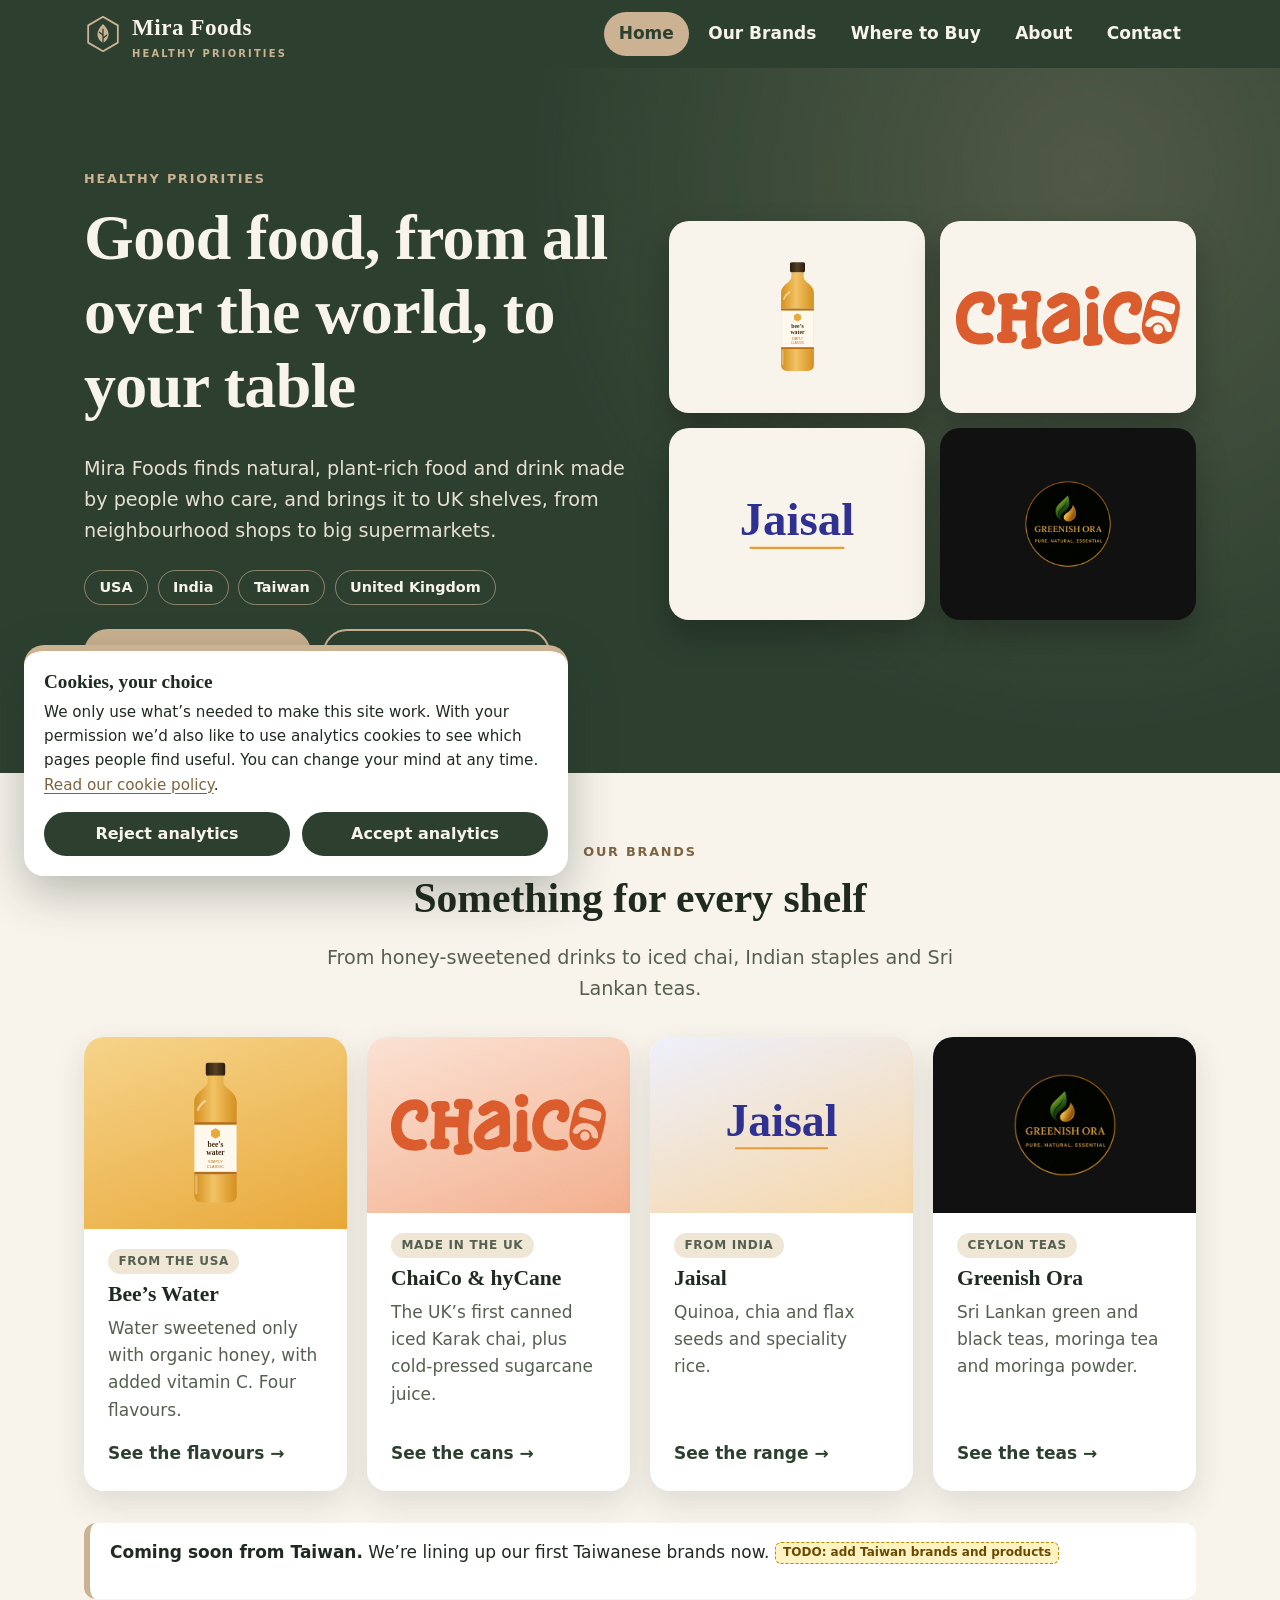
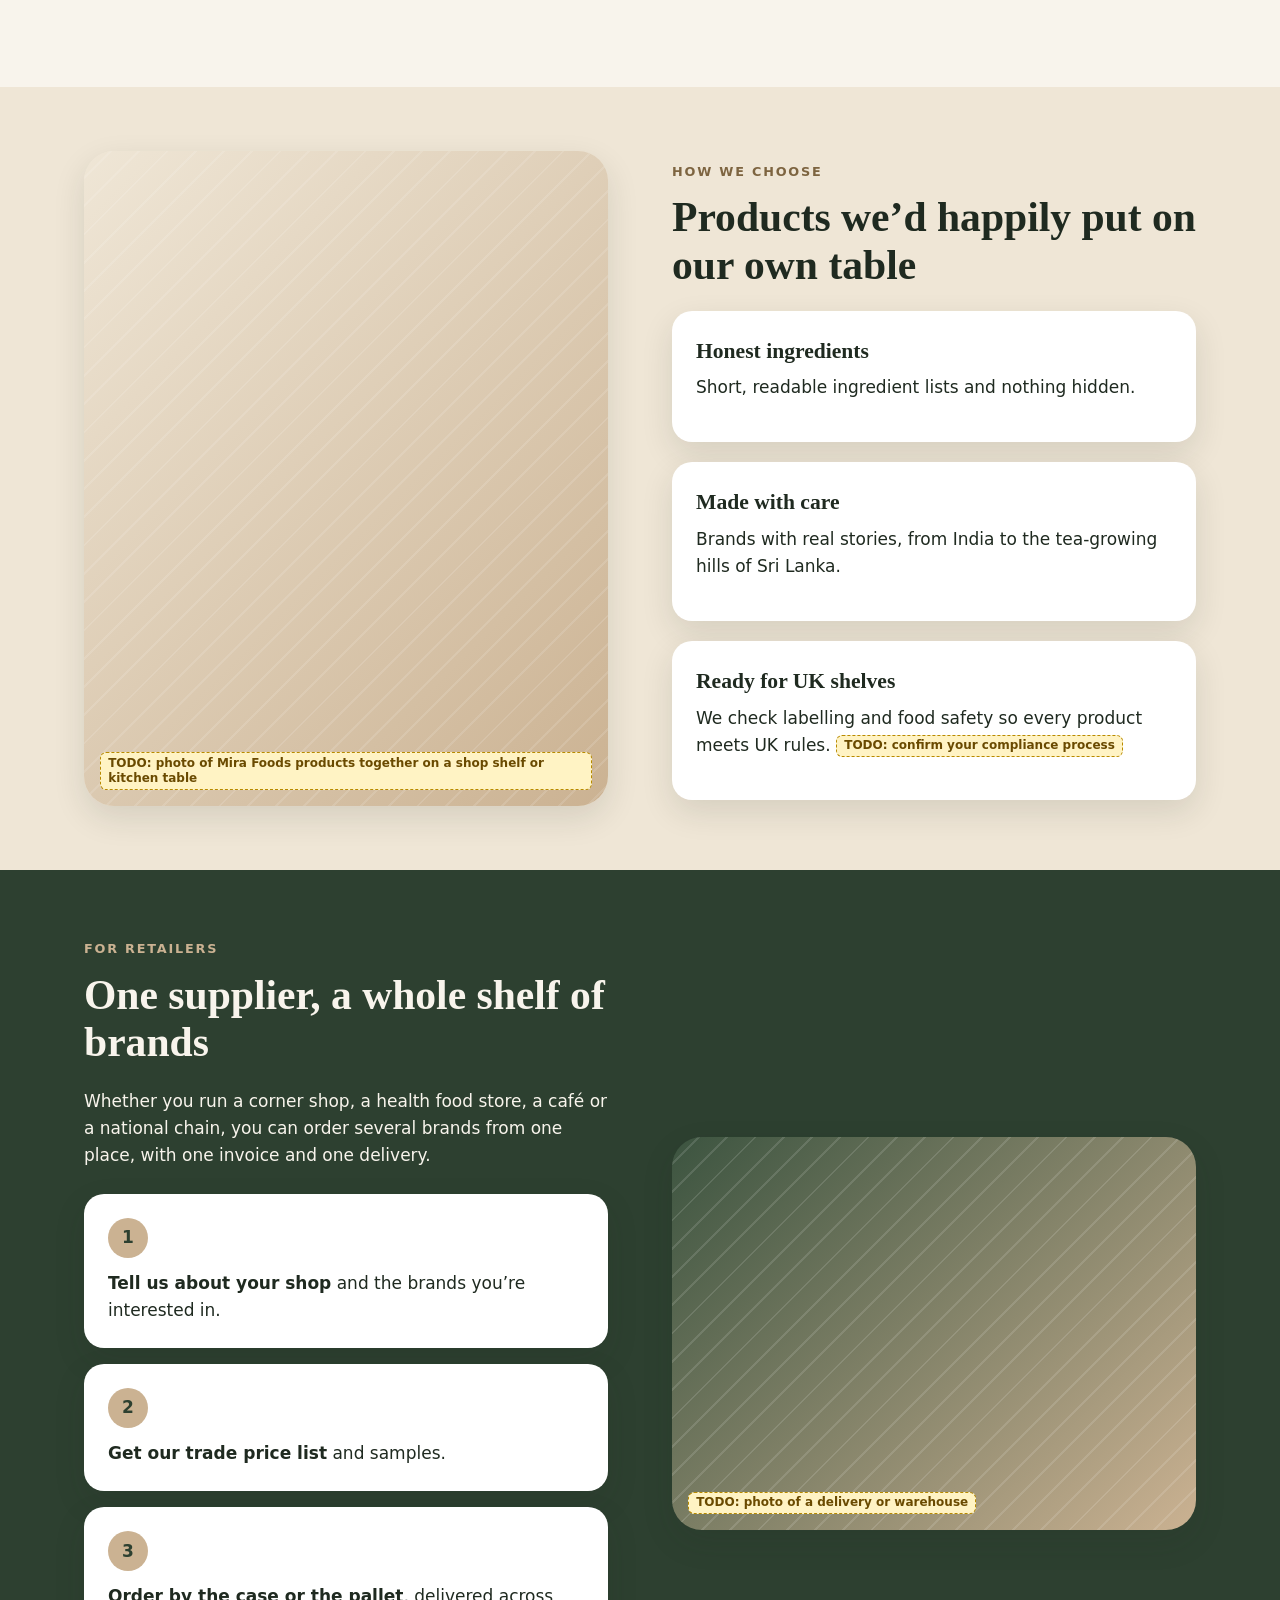
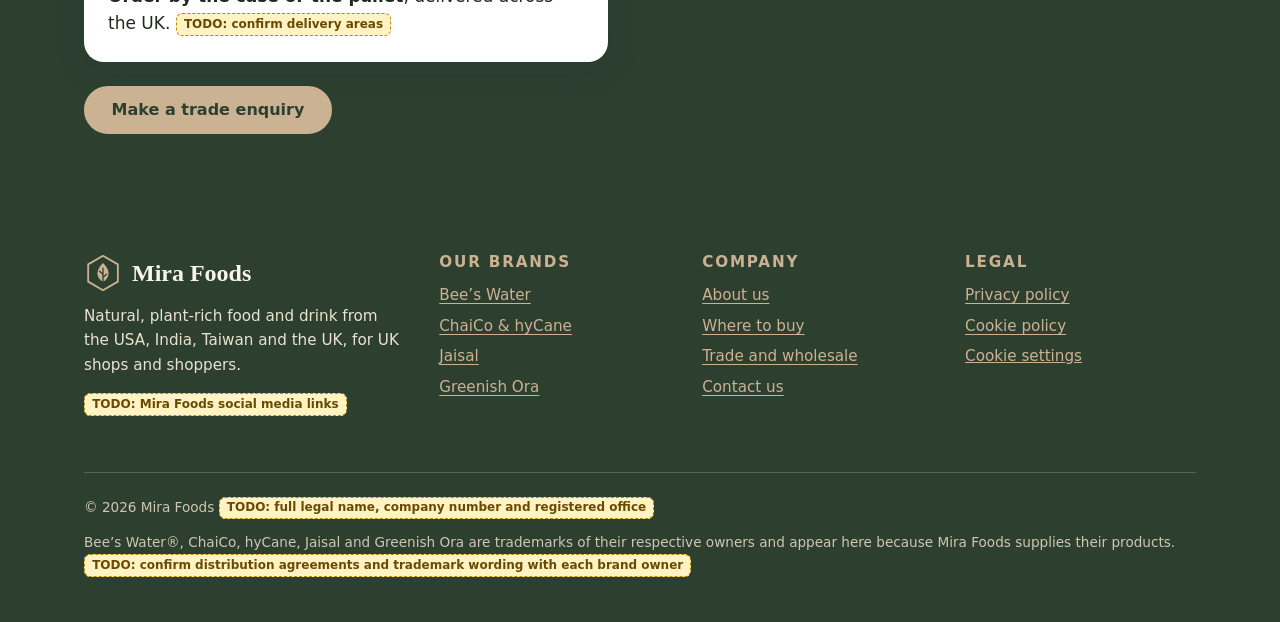
==== commit f09b42d7: "Rename the Anvi brand to Jaisal Move the page to jaisal.html, leave a redirect at anvi.html, update " ====
--- a/index.html
+++ b/index.html
@@ -4,7 +4,7 @@
   <meta charset="utf-8">
   <meta name="viewport" content="width=device-width, initial-scale=1">
   <title>Mira Foods | Natural food and drink brands for the UK</title>
-  <meta name="description" content="Mira Foods brings natural, plant-rich food and drink from the USA, India, Taiwan and the UK to UK shops: Bee’s Water, ChaiCo, hyCane, Anvi and Greenish Ora.">
+  <meta name="description" content="Mira Foods brings natural, plant-rich food and drink from the USA, India, Taiwan and the UK to UK shops: Bee’s Water, ChaiCo, hyCane, Jaisal and Greenish Ora.">
   <meta name="theme-color" content="#2d4030">
   <link rel="icon" href="images/favicon.svg" type="image/svg+xml">
   <link rel="stylesheet" href="css/styles.css">
@@ -52,7 +52,7 @@
         <div class="hero-logos">
           <a href="bees-water.html" aria-label="Bee’s Water"><img src="images/bottle-classic.svg" alt="" width="120" height="330" style="max-height:7rem"></a>
           <a href="chaico.html" aria-label="ChaiCo"><img src="images/brands/chaico.svg" alt="" width="570" height="160"></a>
-          <a href="anvi.html" aria-label="Anvi, Little India"><img src="images/brands/little-india.webp" alt="" width="746" height="438"></a>
+          <a href="jaisal.html" aria-label="Jaisal"><img src="images/brands/jaisal.svg" alt="" width="600" height="240"></a>
           <a href="greenish-ora.html" aria-label="Greenish Ora" style="background:#111"><img src="images/brands/greenish-ora.png" alt="" width="1000" height="1000"></a>
         </div>
       </div>
@@ -84,12 +84,12 @@
               <span class="brand-card__more">See the cans →</span>
             </div>
           </a>
-          <a class="brand-card c-anvi-bg" href="anvi.html">
-            <div class="brand-card__logo"><img src="images/brands/little-india.webp" alt="" width="746" height="438"></div>
+          <a class="brand-card c-jaisal-bg" href="jaisal.html">
+            <div class="brand-card__logo"><img src="images/brands/jaisal.svg" alt="" width="600" height="240"></div>
             <div class="brand-card__body">
               <span class="pill">From India</span>
-              <h3>Anvi</h3>
-              <p>Basmati rice, millets, lentils, spices and stone-ground flours from Rajasthan.</p>
+              <h3>Jaisal</h3>
+              <p>Quinoa, chia and flax seeds and speciality rice.</p>
               <span class="brand-card__more">See the range →</span>
             </div>
           </a>
@@ -119,7 +119,7 @@
           <h2>Products we’d happily put on our own table</h2>
           <div class="grid" style="margin-top:1.25rem">
             <div class="card"><h3>Honest ingredients</h3><p>Short, readable ingredient lists and nothing hidden.</p></div>
-            <div class="card"><h3>Made with care</h3><p>Brands with real stories, from Rajasthan in India to the tea-growing hills of Sri Lanka.</p></div>
+            <div class="card"><h3>Made with care</h3><p>Brands with real stories, from India to the tea-growing hills of Sri Lanka.</p></div>
             <div class="card"><h3>Ready for UK shelves</h3><p>We check labelling and food safety so every product meets UK rules. <span class="todo">TODO: confirm your compliance process</span></p></div>
           </div>
         </div>
@@ -159,7 +159,7 @@
           <ul>
             <li><a href="bees-water.html">Bee’s Water</a></li>
             <li><a href="chaico.html">ChaiCo &amp; hyCane</a></li>
-            <li><a href="anvi.html">Anvi</a></li>
+            <li><a href="jaisal.html">Jaisal</a></li>
             <li><a href="greenish-ora.html">Greenish Ora</a></li>
           </ul>
         </div>
@@ -183,7 +183,7 @@
       </div>
       <div class="footer-legal">
         <p>© <span data-year>2026</span> Mira Foods <span class="todo">TODO: full legal name, company number and registered office</span></p>
-        <p>Bee’s Water®, ChaiCo, hyCane, Little India® and Greenish Ora are trademarks of their respective owners and appear here because Mira Foods supplies their products. <span class="todo">TODO: confirm distribution agreements and trademark wording with each brand owner</span></p>
+        <p>Bee’s Water®, ChaiCo, hyCane, Jaisal and Greenish Ora are trademarks of their respective owners and appear here because Mira Foods supplies their products. <span class="todo">TODO: confirm distribution agreements and trademark wording with each brand owner</span></p>
       </div>
     </div>
   </footer>
--- a/css/styles.css
+++ b/css/styles.css
@@ -32,7 +32,7 @@
 
 .theme-bees   { --brand: #e9a93a; --brand-deep: #9a5b0c; --hero-a: #f6d48b; --hero-b: #e9a93a; }
 .theme-chaico { --brand: #db5c2d; --brand-deep: #a63d16; --hero-a: #f8d2bf; --hero-b: #ef9a74; }
-.theme-anvi   { --brand: #2e3192; --brand-deep: #2e3192; --hero-a: #e6e7f8; --hero-b: #f2c27e; }
+.theme-jaisal   { --brand: #2e3192; --brand-deep: #2e3192; --hero-a: #e6e7f8; --hero-b: #f2c27e; }
 .theme-ora    { --brand: #b8862b; --brand-deep: #7a5a17; --hero-a: #eef0dc; --hero-b: #c8d59a; }
 
 *,
@@ -304,7 +304,7 @@
 .brand-card__more { margin-top: auto; padding-top: 0.5rem; font-weight: 700; color: var(--green); }
 .c-bees-bg { --c: linear-gradient(160deg, #f6d48b, #e9a93a); }
 .c-chaico-bg { --c: linear-gradient(160deg, #fbe2d4, #f3b08f); }
-.c-anvi-bg { --c: linear-gradient(160deg, #eef0fb, #f6d7a8); }
+.c-jaisal-bg { --c: linear-gradient(160deg, #eef0fb, #f6d7a8); }
 .c-ora-bg { --c: #111; }
 .c-coming-bg { --c: repeating-linear-gradient(135deg, var(--cream-2) 0 14px, var(--sand-light) 14px 28px); }
 .wordmark { font-family: var(--font-head); font-size: 2.2rem; font-weight: 700; color: var(--ink); }
@@ -329,6 +329,12 @@
 .product-card__body h3 { margin: 0.25rem 0 0; }
 .product-card__body p { margin: 0; color: var(--ink-soft); }
 .product-card .price { margin-top: auto; padding-top: 0.5rem; }
+
+/* Certification logos */
+.cert-row { display: flex; flex-wrap: wrap; align-items: center; gap: 0.5rem 0.75rem; margin: 0.4rem 0 0; }
+.cert-row img { height: 2.75rem; width: auto; }
+.cert-row--large { gap: 1rem; margin-top: 1.25rem; }
+.cert-row--large img { height: 5.5rem; }
 
 /* Bee's Water flavour cards */
 .flavour-card {
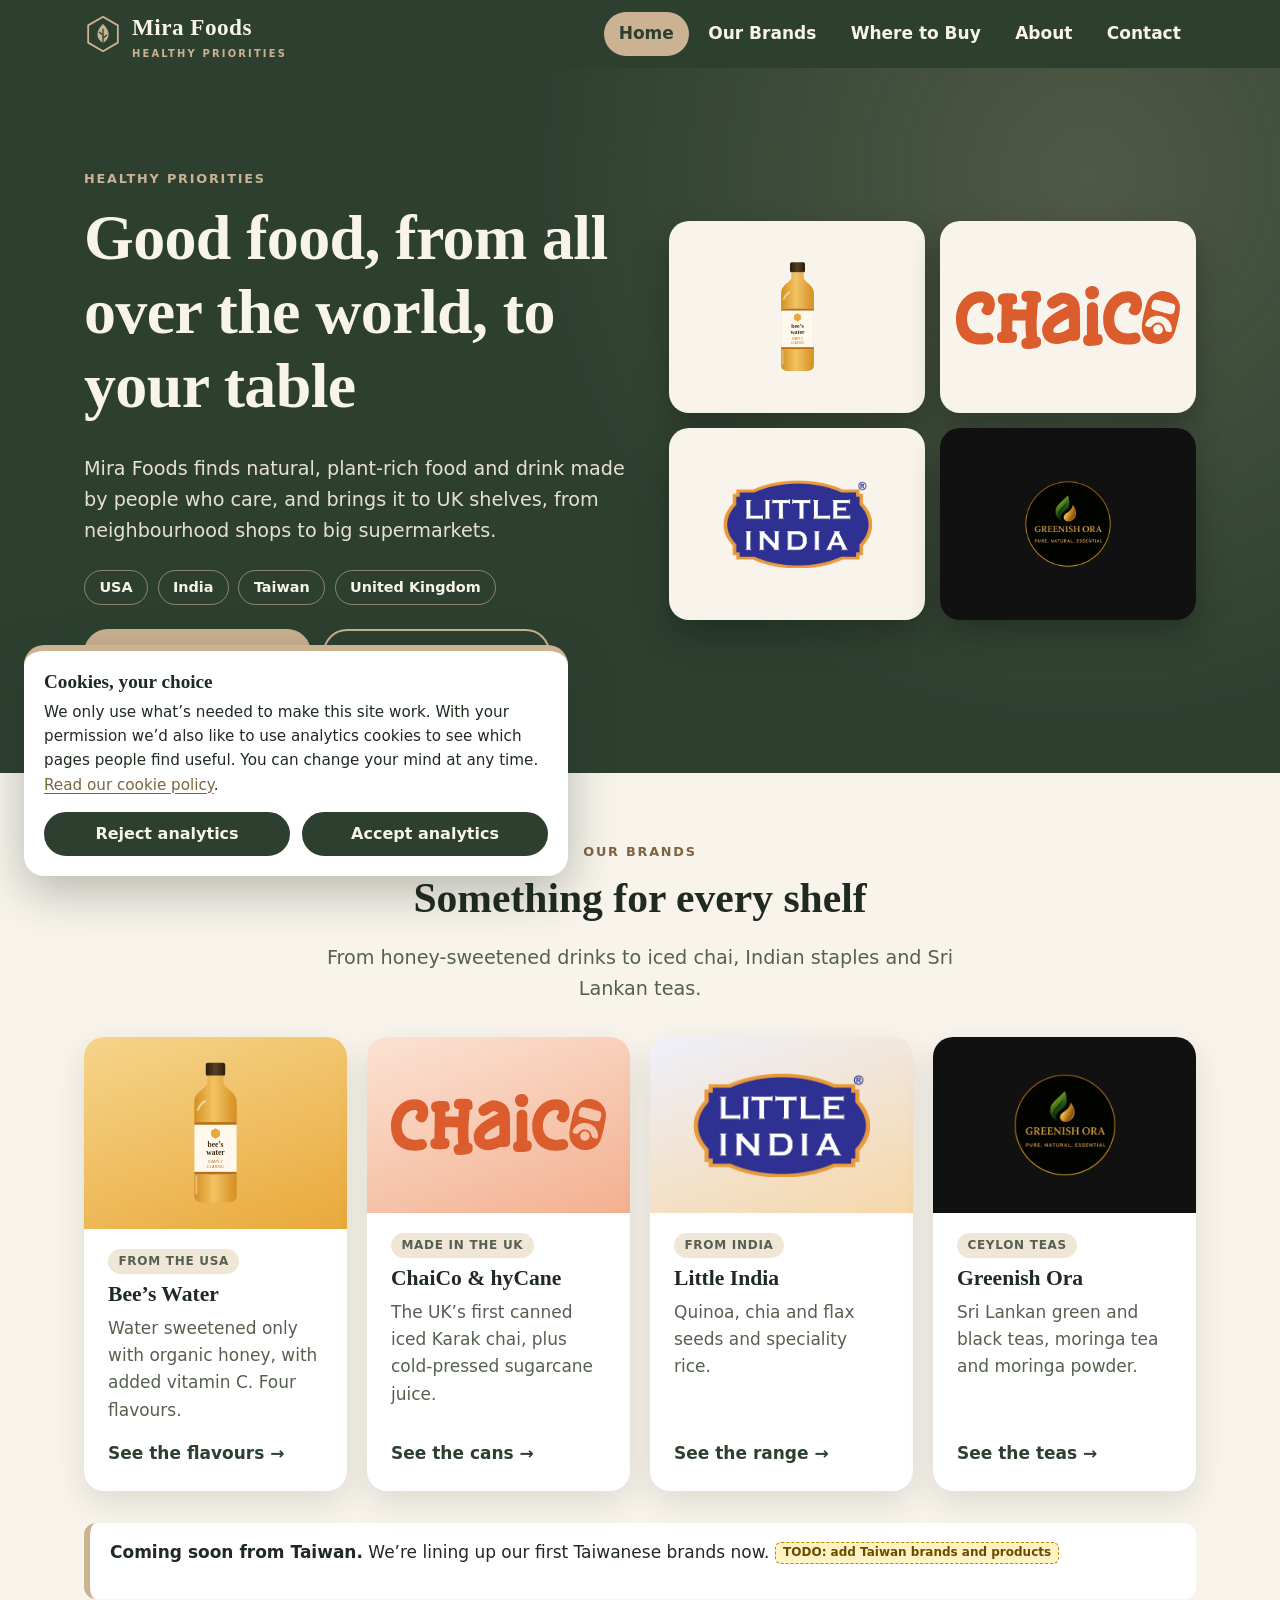
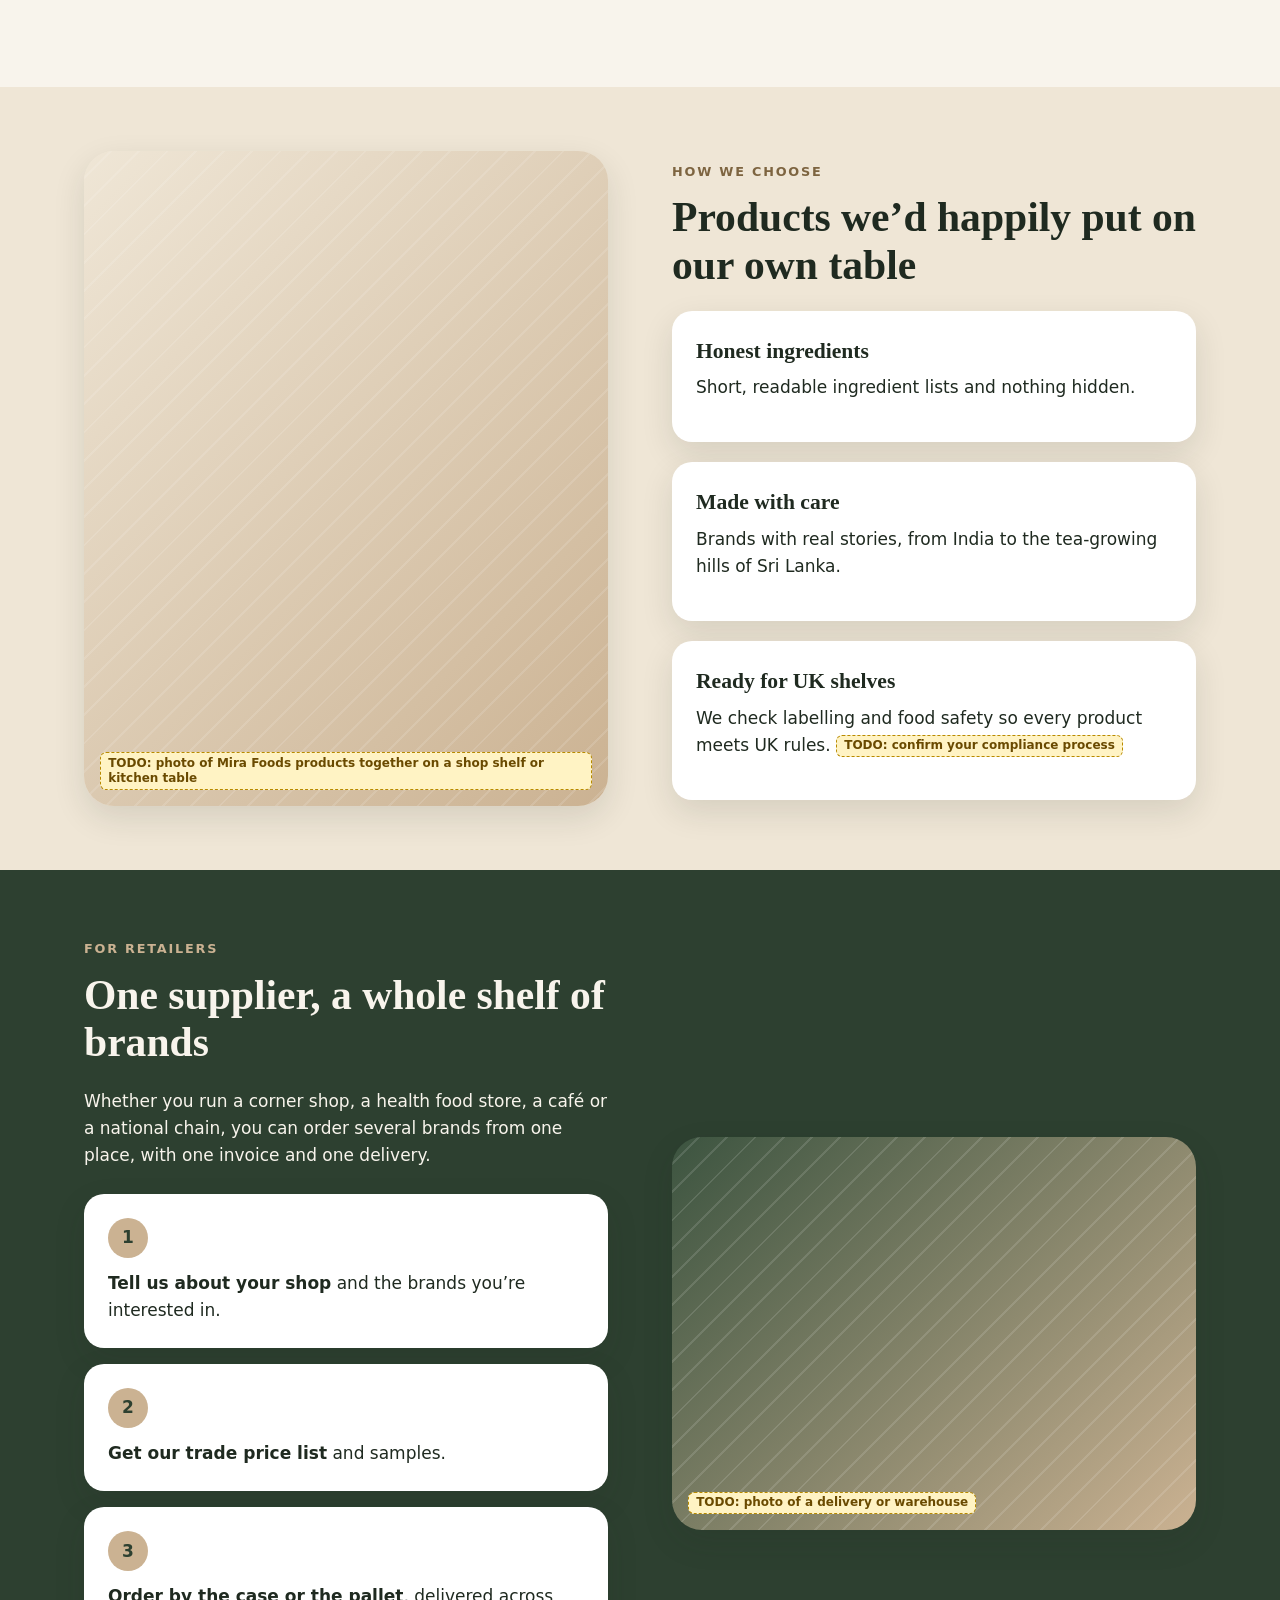
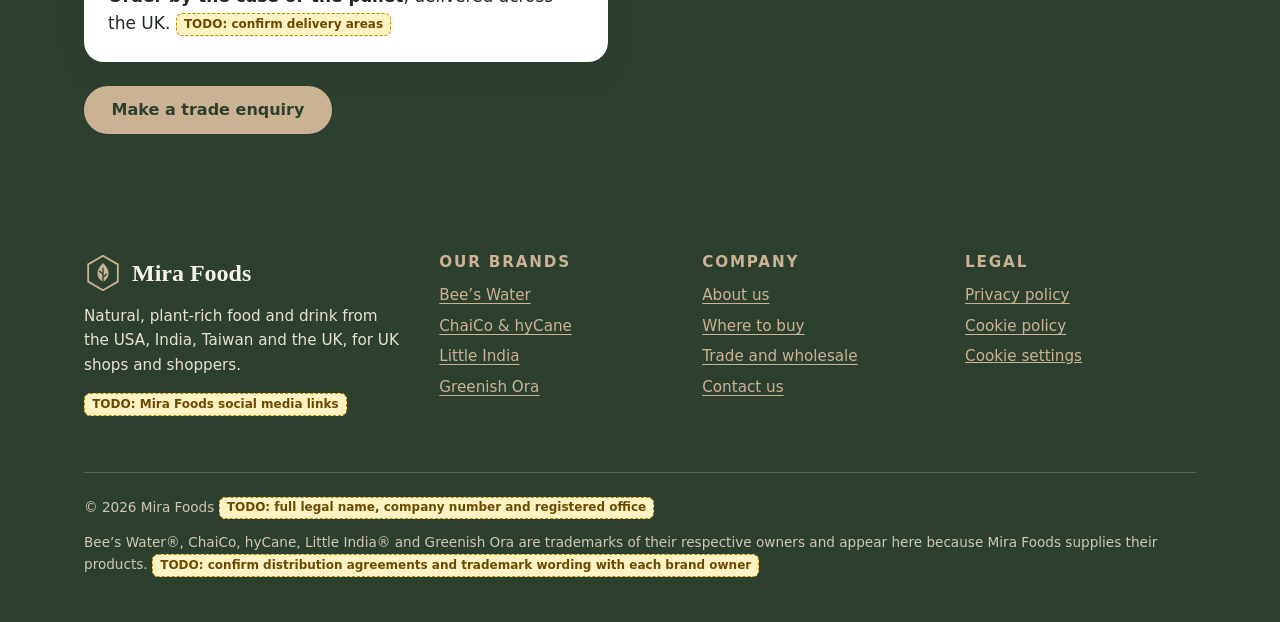
==== commit 1f461d6f: "Rename the Jaisal brand to Little India Move the page to little-india.html, redirect the old Jaisal " ====
--- a/index.html
+++ b/index.html
@@ -4,7 +4,7 @@
   <meta charset="utf-8">
   <meta name="viewport" content="width=device-width, initial-scale=1">
   <title>Mira Foods | Natural food and drink brands for the UK</title>
-  <meta name="description" content="Mira Foods brings natural, plant-rich food and drink from the USA, India, Taiwan and the UK to UK shops: Bee’s Water, ChaiCo, hyCane, Jaisal and Greenish Ora.">
+  <meta name="description" content="Mira Foods brings natural, plant-rich food and drink from the USA, India, Taiwan and the UK to UK shops: Bee’s Water, ChaiCo, hyCane, Little India and Greenish Ora.">
   <meta name="theme-color" content="#2d4030">
   <link rel="icon" href="images/favicon.svg" type="image/svg+xml">
   <link rel="stylesheet" href="css/styles.css">
@@ -52,7 +52,7 @@
         <div class="hero-logos">
           <a href="bees-water.html" aria-label="Bee’s Water"><img src="images/bottle-classic.svg" alt="" width="120" height="330" style="max-height:7rem"></a>
           <a href="chaico.html" aria-label="ChaiCo"><img src="images/brands/chaico.svg" alt="" width="570" height="160"></a>
-          <a href="jaisal.html" aria-label="Jaisal"><img src="images/brands/jaisal.svg" alt="" width="600" height="240"></a>
+          <a href="little-india.html" aria-label="Little India"><img src="images/brands/little-india.webp" alt="" width="746" height="438"></a>
           <a href="greenish-ora.html" aria-label="Greenish Ora" style="background:#111"><img src="images/brands/greenish-ora.png" alt="" width="1000" height="1000"></a>
         </div>
       </div>
@@ -84,11 +84,11 @@
               <span class="brand-card__more">See the cans →</span>
             </div>
           </a>
-          <a class="brand-card c-jaisal-bg" href="jaisal.html">
-            <div class="brand-card__logo"><img src="images/brands/jaisal.svg" alt="" width="600" height="240"></div>
+          <a class="brand-card c-little-india-bg" href="little-india.html">
+            <div class="brand-card__logo"><img src="images/brands/little-india.webp" alt="" width="746" height="438"></div>
             <div class="brand-card__body">
               <span class="pill">From India</span>
-              <h3>Jaisal</h3>
+              <h3>Little India</h3>
               <p>Quinoa, chia and flax seeds and speciality rice.</p>
               <span class="brand-card__more">See the range →</span>
             </div>
@@ -159,7 +159,7 @@
           <ul>
             <li><a href="bees-water.html">Bee’s Water</a></li>
             <li><a href="chaico.html">ChaiCo &amp; hyCane</a></li>
-            <li><a href="jaisal.html">Jaisal</a></li>
+            <li><a href="little-india.html">Little India</a></li>
             <li><a href="greenish-ora.html">Greenish Ora</a></li>
           </ul>
         </div>
@@ -183,7 +183,7 @@
       </div>
       <div class="footer-legal">
         <p>© <span data-year>2026</span> Mira Foods <span class="todo">TODO: full legal name, company number and registered office</span></p>
-        <p>Bee’s Water®, ChaiCo, hyCane, Jaisal and Greenish Ora are trademarks of their respective owners and appear here because Mira Foods supplies their products. <span class="todo">TODO: confirm distribution agreements and trademark wording with each brand owner</span></p>
+        <p>Bee’s Water®, ChaiCo, hyCane, Little India® and Greenish Ora are trademarks of their respective owners and appear here because Mira Foods supplies their products. <span class="todo">TODO: confirm distribution agreements and trademark wording with each brand owner</span></p>
       </div>
     </div>
   </footer>
--- a/css/styles.css
+++ b/css/styles.css
@@ -32,7 +32,7 @@
 
 .theme-bees   { --brand: #e9a93a; --brand-deep: #9a5b0c; --hero-a: #f6d48b; --hero-b: #e9a93a; }
 .theme-chaico { --brand: #db5c2d; --brand-deep: #a63d16; --hero-a: #f8d2bf; --hero-b: #ef9a74; }
-.theme-jaisal   { --brand: #2e3192; --brand-deep: #2e3192; --hero-a: #e6e7f8; --hero-b: #f2c27e; }
+.theme-little-india   { --brand: #2e3192; --brand-deep: #2e3192; --hero-a: #e6e7f8; --hero-b: #f2c27e; }
 .theme-ora    { --brand: #b8862b; --brand-deep: #7a5a17; --hero-a: #eef0dc; --hero-b: #c8d59a; }
 
 *,
@@ -304,7 +304,7 @@
 .brand-card__more { margin-top: auto; padding-top: 0.5rem; font-weight: 700; color: var(--green); }
 .c-bees-bg { --c: linear-gradient(160deg, #f6d48b, #e9a93a); }
 .c-chaico-bg { --c: linear-gradient(160deg, #fbe2d4, #f3b08f); }
-.c-jaisal-bg { --c: linear-gradient(160deg, #eef0fb, #f6d7a8); }
+.c-little-india-bg { --c: linear-gradient(160deg, #eef0fb, #f6d7a8); }
 .c-ora-bg { --c: #111; }
 .c-coming-bg { --c: repeating-linear-gradient(135deg, var(--cream-2) 0 14px, var(--sand-light) 14px 28px); }
 .wordmark { font-family: var(--font-head); font-size: 2.2rem; font-weight: 700; color: var(--ink); }
